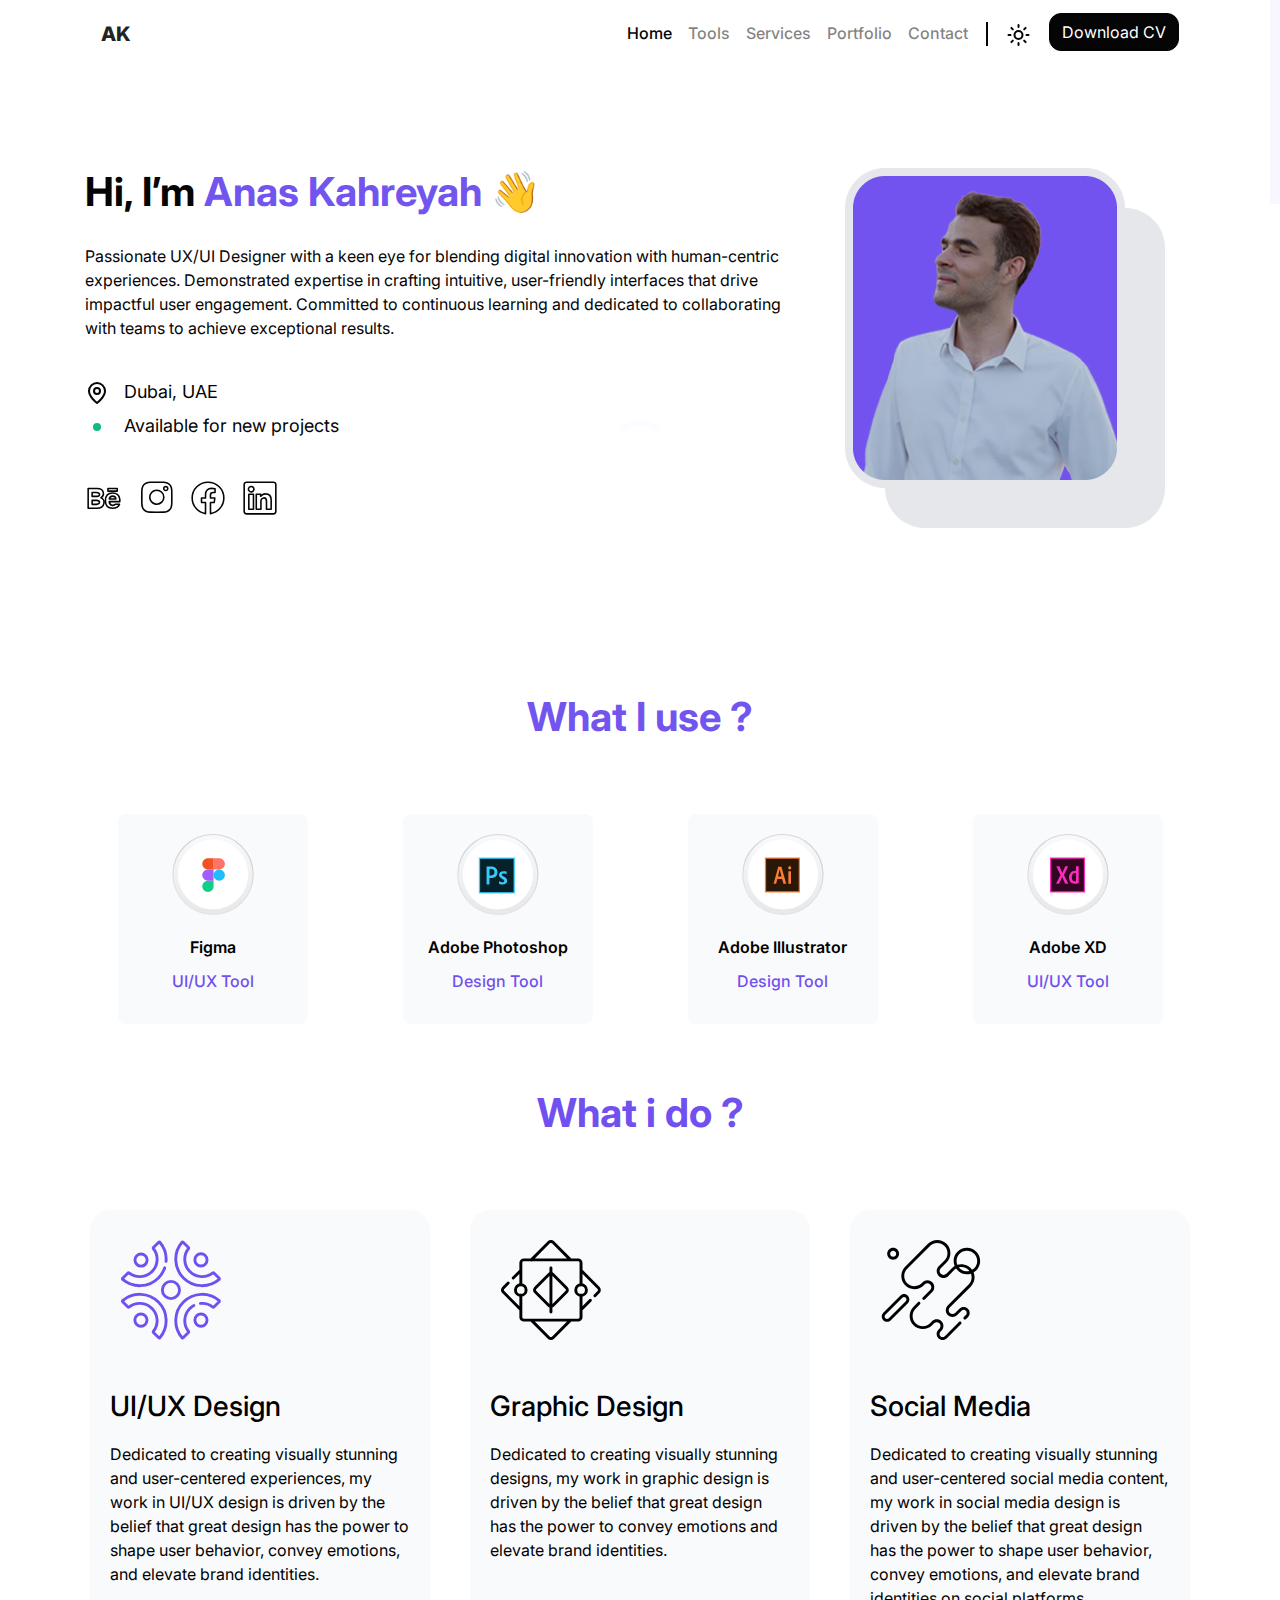
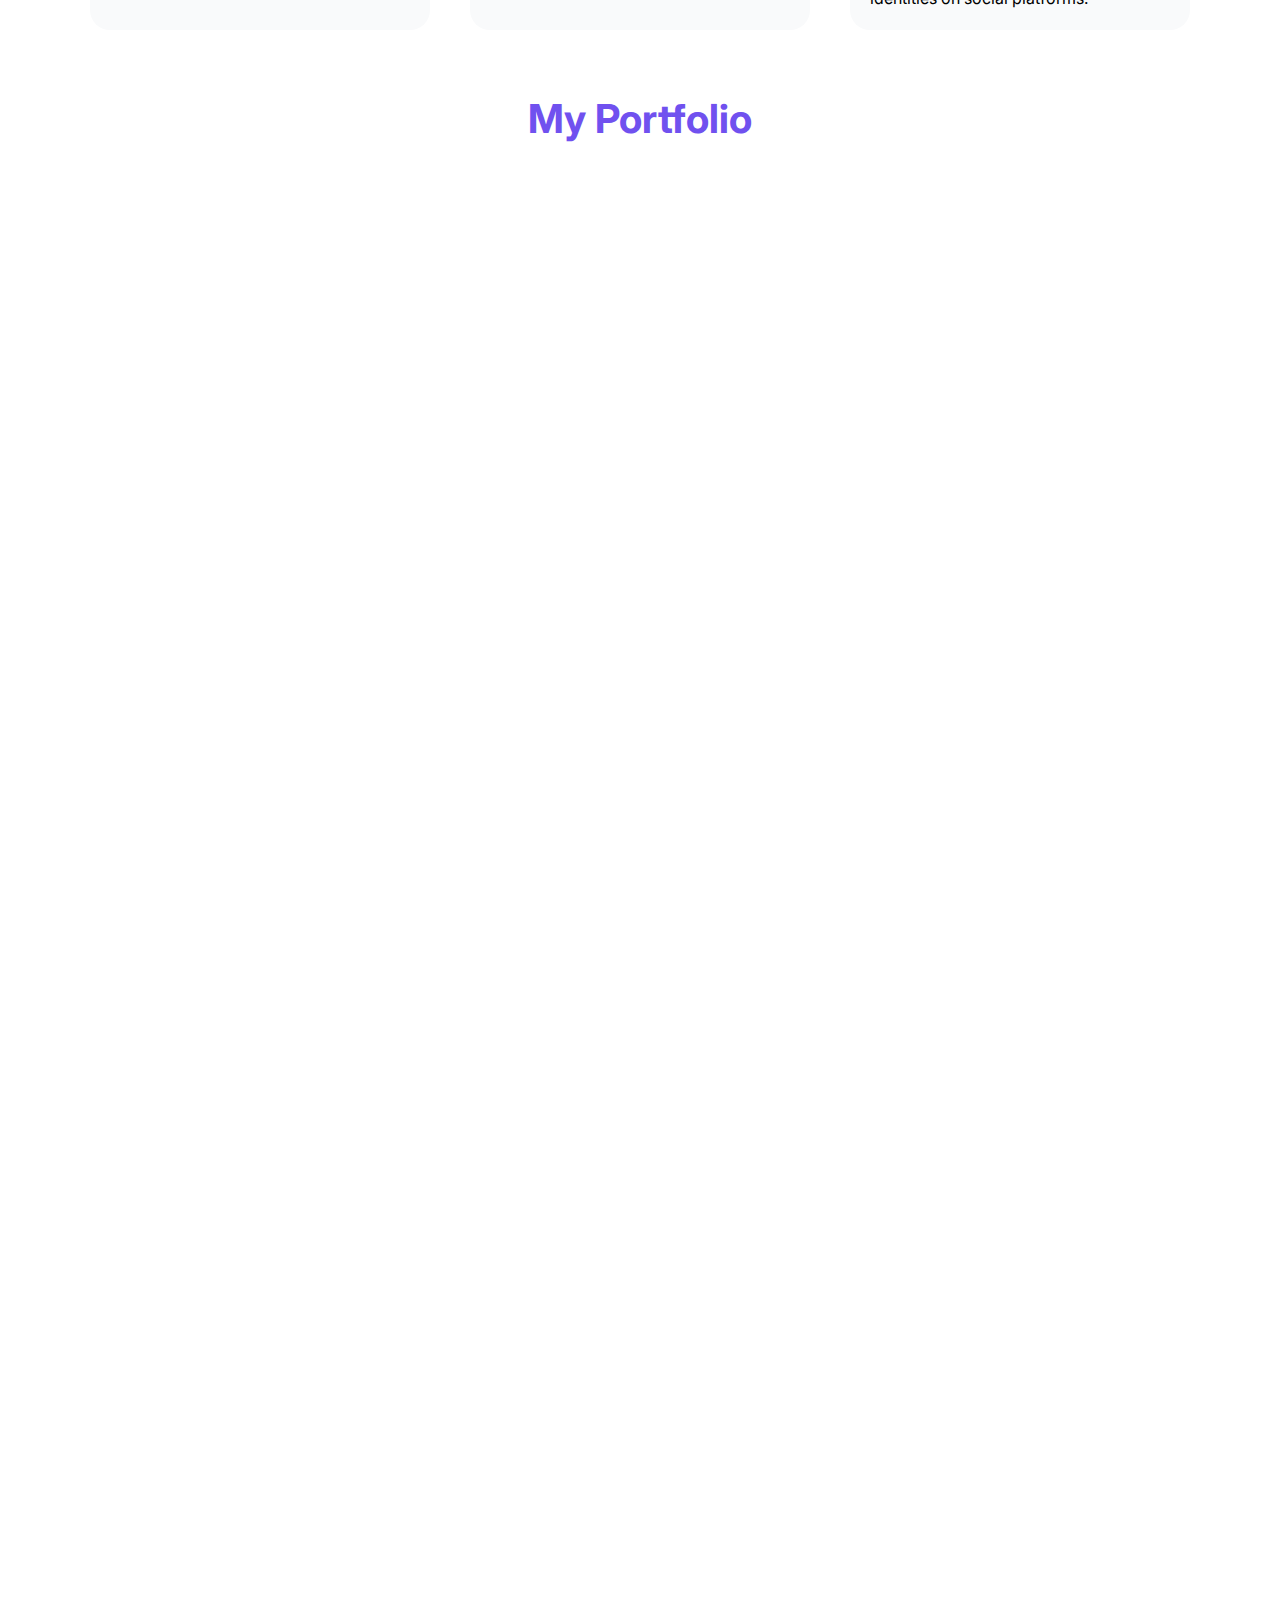
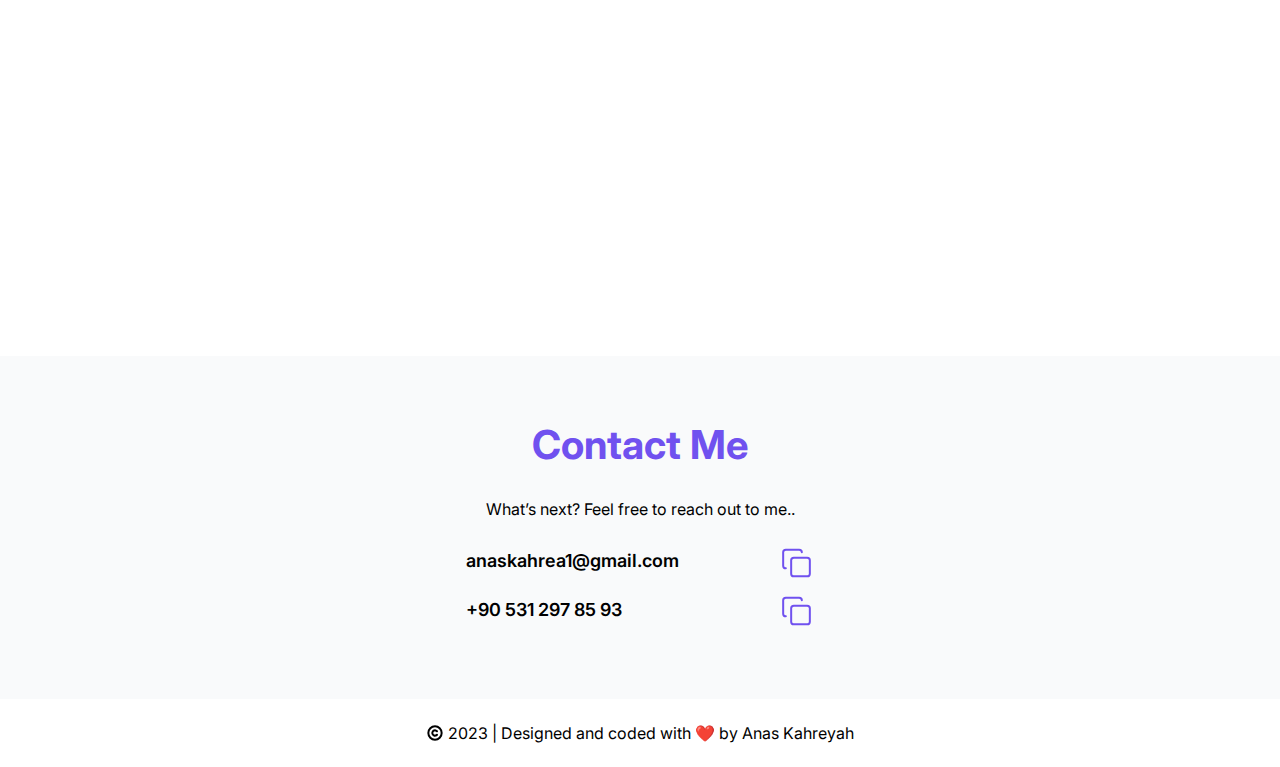
==== index.html @ e7e22f2a "new" ====
<!-- =======
    * Template Name: Anas CV
    * Template URL: www.anaskahreyah.com
    * Author: Anas Kahreyah
    * License: https://www.facebook.com/AnasKahrea/
  ======= -->

<!DOCTYPE html>
<html lang="en">
  <head>
    <meta charset="utf-8" />
    <meta content="width=device-width, initial-scale=1.0" name="viewport" />

    <title>Anas Kahreyah</title>
    <meta content="Anas Kahreyah - Website" name="description" />
    <meta content="Anas Kahreyah" name="keywords" />
    <meta property="’og:title’" content="Anas Kahreyah" />
    <meta property="’og:image’" content="/assets/img/main/AK Media-01.jpg" />
    <meta property="’og:description’" content="Anas Kahreyah - Website" />
    <meta property="’og:url’" content="https://www.akahreyah.com/" />
    <meta property="og:image:width" content="300" />
    <meta property="og:image:height" content="300" />
    <meta property="og:type" content="website" />

    <!-- Favicons -->
    <link rel="icon" href="assets/img/icons/favicon.ico" />
    <link rel="apple-touch-icon" href="assets/img/icons/favicon.ico" />

    <!-- Google Fonts -->
    <link href="
    <link rel="preconnect" href="https://fonts.googleapis.com" />
    <link rel="preconnect" href="https://fonts.gstatic.com" crossorigin />
    <link
      href="https://fonts.googleapis.com/css2?family=Inter:wght@100;200;300;400;500;600;700;800;900&display=swap"
      rel="stylesheet"
    />

    <!-- Vendor CSS Files -->
    <link
      rel="stylesheet"
      href="assets/vendor/font-awesome/css/font-awesome.min.css"
    />
    <link rel="stylesheet" href="assets/vendor/boxicons/css/boxicons.min.css" />
    <link
      rel="stylesheet"
      href="assets/vendor/bootstrap/css/bootstrap.min.css"
    />
    <link rel="stylesheet" href="assets/vendor/icofont/icofont.min.css" />
    <link rel="stylesheet" href="assets/vendor/animate.css/animate.min.css" />
    <link rel="stylesheet" href="assets/vendor/swiper/swiper-bundle.min.css" />
    <link rel="stylesheet" href="assets/vendor/aos/aos.css" />

    <!-- Template Main CSS File -->
    <link rel="stylesheet" href="assets/css/style.css" />
    <!-- Google tag (gtag.js) -->
    <script
      async
      src="https://www.googletagmanager.com/gtag/js?id=G-YCL0CF0JQ9"
    ></script>
    <script>
      window.dataLayer = window.dataLayer || [];
      function gtag() {
        dataLayer.push(arguments);
      }
      gtag("js", new Date());

      gtag("config", "G-YCL0CF0JQ9");
    </script>
  </head>

  <body class="noselect">
    <!-- ======= Header ======= -->
    <section id="header" class="text-center fixed-top">
      <div class="container">
        <nav class="navbar navbar-expand-lg navbar-light">
          <a class="navbar-brand" href="#">AK</a>
          <button
            class="navbar-toggler"
            type="button"
            data-toggle="collapse"
            data-target="#navbarNav"
            aria-controls="navbarNav"
            aria-expanded="false"
            aria-label="Toggle navigation"
          >
            <span class="navbar-toggler-icon"></span>
          </button>
          <div class="collapse navbar-collapse flex-row-reverse" id="navbarNav">
            <ul class="navbar-nav">
              <li class="nav-item active">
                <a class="nav-link" href="#header"
                  >Home <span class="sr-only">(current)</span></a
                >
              </li>
              <li class="nav-item">
                <a class="nav-link" href="#tools">Tools</a>
              </li>
              <li class="nav-item">
                <a class="nav-link" href="#services">Services</a>
              </li>
              <li class="nav-item">
                <a class="nav-link" href="#portfolio">Portfolio</a>
              </li>
              <li class="nav-item">
                <a class="nav-link" href="#contact">Contact</a>
              </li>
              <div class="vr"></div>
              <li class="nav-item">
                <a class="nav-link" href="Dark.html"
                  ><img src="assets/img/icons/Icon.svg" alt="My Happy SVG"
                /></a>
              </li>
              <li class="nav-item">
                <a
                  calss="link"
                  href="https://drive.google.com/uc?export=download&id=1_vsUQ_SnCfXTPIEdYOWj5IFmvEwUEoyc"
                  download="CV"
                >
                  <button class="btn btn-primary" type="download">
                    Download CV
                  </button>
                </a>
              </li>
            </ul>
          </div>
        </nav>
      </div>
    </section>
    <!-- End Header -->

    <!-- ======= Hero ======= -->
    <div id="hero" class="">
      <div class="container">
        <div class="row">
          <div class="col-md-8">
            <h1>Hi, I’m <span>Anas Kahreyah</span> 👋</h1>
            <p>
              Passionate UX/UI Designer with a keen eye for blending digital innovation with human-centric experiences. Demonstrated expertise in crafting intuitive, user-friendly interfaces that drive impactful user engagement. Committed to continuous learning and dedicated to collaborating with teams to achieve exceptional results.
            </p>
            <a class="d-block" href="#"
              ><img src="assets/img/icons/location.svg" /> Dubai, UAE</a
            >
            <a href="#"
              ><img src="assets/img/icons/availa.svg" /> Available for new
              projects</a
            >
            <div class="d-block icons">
              <a target="”_blank”" href="https://www.behance.net/ak1tive"
                ><img src="assets/img/icons/Icon Button1.svg"
              /></a>
              <a target="”_blank”" href="https://www.instagram.com/aktive167/"
                ><img src="assets/img/icons/Icon Button4.svg"
              /></a>
              <a target="”_blank”" href="https://www.facebook.com/AnasKahreyah/"
                ><img src="assets/img/icons/Icon Button2.svg"
              /></a>
              <a
                target="”_blank”"
                href="https://www.linkedin.com/in/anas-kahreyah/"
                ><img src="assets/img/icons/Icon Button3.svg"
              /></a>
            </div>
          </div>
          <div class="col-md-4">
            <img src="assets/img/icons/Pic Container.png" />
          </div>
        </div>
      </div>
    </div>

    <!-- ======= Tools ======= -->

    <div id="tools" class="container text-center">
      <h2>What I use ?</h2>
      <div class="row">
        <div class="align1 col-xs-12 col-md-6 col-lg-3">
          <div class="box">
            <div class="box-circle">
              <img src="assets/img/icons/FIGMA.svg" alt="1" />
            </div>
            <p>Figma</p>
            <span>UI/UX Tool</span>
          </div>
        </div>
        <div class="align1 col-xs-12 col-md-6 col-lg-3">
          <div class="box">
            <div class="box-circle">
              <img src="assets/img/icons/Group 1321314421.svg" alt="1" />
            </div>
            <p>Adobe Photoshop</p>
            <span>Design Tool</span>
          </div>
        </div>

        <div class="align1 col-xs-12 col-md-6 col-lg-3">
          <div class="box">
            <div class="box-circle">
              <img src="assets/img/icons/AI App.svg" alt="1" />
            </div>
            <p>Adobe Illustrator</p>
            <span>Design Tool</span>
          </div>
        </div>

        <div class="align1 col-xs-12 col-md-6 col-lg-3">
          <div class="box">
            <div class="box-circle">
              <img src="assets/img/icons/XD.svg" alt="1" />
            </div>
            <p>Adobe XD</p>
            <span>UI/UX Tool</span>
          </div>
        </div>
      </div>
    </div>

    <!-- ======= SERVICES ======= -->

    <div id="services" class="container">
      <h2 class="text-center">What i do ?</h2>
      <div class="row">
        <div class="align1 col-xs-12 col-md-6 col-lg-4">
          <div class="servie active">
            <img src="assets/img/icons/s1.svg" />
            <div class="text">
              <h3>UI/UX Design</h3>
              <p>
                Dedicated to creating visually stunning and user-centered
                experiences, my work in UI/UX design is driven by the belief
                that great design has the power to shape user behavior, convey
                emotions, and elevate brand identities.
              </p>
            </div>
          </div>
        </div>
        <div class="align1 col-xs-12 col-md-6 col-lg-4">
          <div class="servie">
            <img src="assets/img/icons/s2.svg" />
            <div class="text">
              <h3>Graphic Design</h3>
              <p>
                Dedicated to creating visually stunning designs, my work in
                graphic design is driven by the belief that great design has the
                power to convey emotions and elevate brand identities.
              </p>
            </div>
          </div>
        </div>
        <div class="align1 col-xs-12 col-md-6 col-lg-4">
          <div class="servie">
            <img src="assets/img/icons/s3.svg" />
            <div class="text">
              <h3>Social Media</h3>
              <p>
                Dedicated to creating visually stunning and user-centered social
                media content, my work in social media design is driven by the
                belief that great design has the power to shape user behavior,
                convey emotions, and elevate brand identities on social
                platforms.
              </p>
            </div>
          </div>
        </div>
      </div>
    </div>

    <!-- ======= portfolio ======= -->
    <div id="portfolio" class="container text-center">
      <h2 class="mb-5">My Portfolio</h2>
      <div class="row">
        <div class="align1 col-xs-12 col-md-6 col-lg-4 mb-4">
          <iframe src="https://www.behance.net/embed/project/197440045?ilo0=1" height="316" width="404" allowfullscreen lazyload frameborder="0" allow="clipboard-write" refererPolicy="strict-origin-when-cross-origin"></iframe>
        </div>
        <div class="align1 col-xs-12 col-md-6 col-lg-4 mb-4">
          <iframe src="https://www.behance.net/embed/project/191771047?ilo0=1" height="316" width="404" allowfullscreen lazyload frameborder="0" allow="clipboard-write" refererPolicy="strict-origin-when-cross-origin"></iframe>
        </div>
        <div class="align1 col-xs-12 col-md-6 col-lg-4 mb-4">
          <iframe src="https://www.behance.net/embed/project/191771047?ilo0=1" height="316" width="404" allowfullscreen lazyload frameborder="0" allow="clipboard-write" refererPolicy="strict-origin-when-cross-origin"></iframe>
        </div>
        <div class="align1 col-xs-12 col-md-6 col-lg-4 mb-4">
        <iframe src="https://www.behance.net/embed/project/187565341?ilo0=1" height="316" width="404" allowfullscreen lazyload frameborder="0" allow="clipboard-write" refererPolicy="strict-origin-when-cross-origin"></iframe>
      </div>
      <div class="align1 col-xs-12 col-md-6 col-lg-4 mb-4">
        <iframe src="https://www.behance.net/embed/project/187054899?ilo0=1" height="316" width="404" allowfullscreen lazyload frameborder="0" allow="clipboard-write" refererPolicy="strict-origin-when-cross-origin"></iframe>
      </div>
      <div class="align1 col-xs-12 col-md-6 col-lg-4 mb-4">
        <iframe src="https://www.behance.net/embed/project/186479821?ilo0=1" height="316" width="404" allowfullscreen lazyload frameborder="0" allow="clipboard-write" refererPolicy="strict-origin-when-cross-origin"></iframe>
      </div>
      <div class="align1 col-xs-12 col-md-6 col-lg-4 mb-4">
        <iframe
          src="https://www.behance.net/embed/project/185354949?ilo0=1"
          height="316"
          width="404"
          allowfullscreen
          lazyload
          frameborder="0"
          allow="clipboard-write"
          refererPolicy="strict-origin-when-cross-origin"
        ></iframe>
      </div>
      <div class="align1 col-xs-12 col-md-6 col-lg-4 mb-4">
        <iframe src="https://www.behance.net/embed/project/185558301?ilo0=1" height="316" width="404" allowfullscreen lazyload frameborder="0" allow="clipboard-write" refererPolicy="strict-origin-when-cross-origin"></iframe>
      </div>
      <div class="align1 col-xs-12 col-md-6 col-lg-4 mb-4">
        <iframe
          src="https://www.behance.net/embed/project/183286549?ilo0=1"
          height="316"
          width="404"
          allowfullscreen
          lazyload
          frameborder="0"
          allow="clipboard-write"
          refererPolicy="strict-origin-when-cross-origin"
        ></iframe>
      </div>
        <div class="align1 col-xs-12 col-md-6 col-lg-4 mb-4">
          <iframe
            src="https://www.behance.net/embed/project/182720335?ilo0=1"
            height="316"
            width="404"
            allowfullscreen
            lazyload
            frameborder="0"
            allow="clipboard-write"
            refererPolicy="strict-origin-when-cross-origin"
          ></iframe>
        </div>
        <div class="align1 col-xs-12 col-md-6 col-lg-4 mb-4">
          <iframe
            src="https://www.behance.net/embed/project/182637827?ilo0=1"
            height="316"
            width="404"
            allowfullscreen
            lazyload
            frameborder="0"
            allow="clipboard-write"
            refererPolicy="strict-origin-when-cross-origin"
          ></iframe>
        </div>
        <div class="align1 col-xs-12 col-md-6 col-lg-4 mb-4">
          <iframe
            src="https://www.behance.net/embed/project/179893185?ilo0=1"
            height="316"
            width="404"
            allowfullscreen
            lazyload
            frameborder="0"
            allow="clipboard-write"
            refererPolicy="strict-origin-when-cross-origin"
          ></iframe>
        </div>
        <div class="align1 col-xs-12 col-md-6 col-lg-4 mb-4">
          <iframe
            src="https://www.behance.net/embed/project/179890719?ilo0=1"
            height="316"
            width="404"
            allowfullscreen
            lazyload
            frameborder="0"
            allow="clipboard-write"
            refererPolicy="strict-origin-when-cross-origin"
          ></iframe>
        </div>
        <div class="align1 col-xs-12 col-md-6 col-lg-4 mb-4">
          <iframe
            src="https://www.behance.net/embed/project/179897107?ilo0=1"
            height="316"
            width="404"
            allowfullscreen
            lazyload
            frameborder="0"
            allow="clipboard-write"
            refererPolicy="strict-origin-when-cross-origin"
          ></iframe>
        </div>
        <div class="align1 col-xs-12 col-md-6 col-lg-4 mb-4">
          <iframe
            src="https://www.behance.net/embed/project/181025385?ilo0=1"
            height="316"
            width="404"
            allowfullscreen
            lazyload
            frameborder="0"
            allow="clipboard-write"
            refererPolicy="strict-origin-when-cross-origin"
          ></iframe>
        </div>

        <!--
        <div class="align1 col-xs-12 col-md-6 col-lg-4">
          <div class="port">
            <img class="image" src="assets/img/icons/p6.png" />
            <div class="text">
              <h3>Project Tile goes here</h3>
              <p>
                This is sample project description random things are here in
                description This is sample project lorem ipsum generator for
                dummy content
              </p>
              <span><b>Tools: </b>Adobe Figma, Illustrator</span>
              <div class="links">
                <div class="row">
                  <div class="align1 col-12">
                    <img src="assets/img/icons/Linl.svg" /> Live Preview
                  </div>
                </div>
              </div>
            </div>
          </div>
        </div>
-->
      </div>
    </div>

    <!-- ======= Contact ======= -->
    <div id="contact" class="text-center">
      <div class="container">
        <h2>Contact Me</h2>
        <p>What’s next? Feel free to reach out to me..</p>
        <div class="d-block copy-text copy-text2">
          <div class="diveder">
            <input type="text" class="text" value="anaskahrea1@gmail.com" />
            <button class="class1">
              <img src="assets/img/icons/eimg.svg" />
            </button>
          </div>
          <div class="diveder">
            <input type="text" class="text2" value="+90 531 297 85 93" />
            <button class="class2">
              <img src="assets/img/icons/eimg.svg" />
            </button>
          </div>
        </div>
        <!-- Calendly badge widget begin -->
<link href="https://assets.calendly.com/assets/external/widget.css" rel="stylesheet">
<script src="https://assets.calendly.com/assets/external/widget.js" type="text/javascript" async></script>
<style type="text/css"> 
  .calendly-badge-widget { 
  right: auto !important; 
  left: 20px !important; 
  } 
  .calendly-badge-widget .calendly-badge-content span {
    display: none;
  }
  </style> 
<script type="text/javascript">window.onload = function() { Calendly.initBadgeWidget({ url: 'https://calendly.com/akahreyah/30min?primary_color=7051ef', text: 'Schedule A Meeting :)', color: '#7051ef', textColor: '#ffffff', branding: true }); }</script>
<!-- Calendly badge widget end -->
      </div>
    </div>

    <!-- ======= Footer ======= -->
    <footer class="text-center container">
      <img src="assets/img/icons/cr.svg" />
      <span>2023 | Designed and coded with ❤️️ by Anas Kahreyah</span>
    </footer>

    <a href="#" class="back-to-top"><i class="icofont-simple-up"></i></a>
    <div id="preloader"></div>

    <!-- Social Media Connect Bar 
  <div class="social-media text-center fixed-top">
    <a href="#"><i class="fa fa-twitter-square"></i></a>
    <a href="#"><i class="fa fa-facebook-official"></i></a>
    <a href="#"><i class="fa fa-youtube-play"></i></a>
    <a href="#"><i class="fa fa-instagram"></i></a>
  </div>
-->

    <!-- Vendor JS Files -->
    <script src="assets/vendor/jquery/jquery.min.js"></script>
    <script src="assets/vendor/bootstrap/js/bootstrap.bundle.min.js"></script>
    <script src="assets/vendor/jquery.easing/jquery.easing.min.js"></script>
    <script src="assets/vendor/isotope-layout/isotope.pkgd.min.js"></script>
    <script src="assets/vendor/wow/wow.min.js"></script>
    <script src="assets/vendor/aos/aos.js"></script>
    <script src="assets/vendor/owl.carousel/owl.carousel.min.js"></script>
    <script src="assets/vendor/swiper/swiper-bundle.min.js"></script>
    <script src="assets/vendor/jquery.nicescroll.min.js"></script>
    <!-- Template Main JS File -->
    <script src="assets/js/main.js"></script>
  </body>
</html>
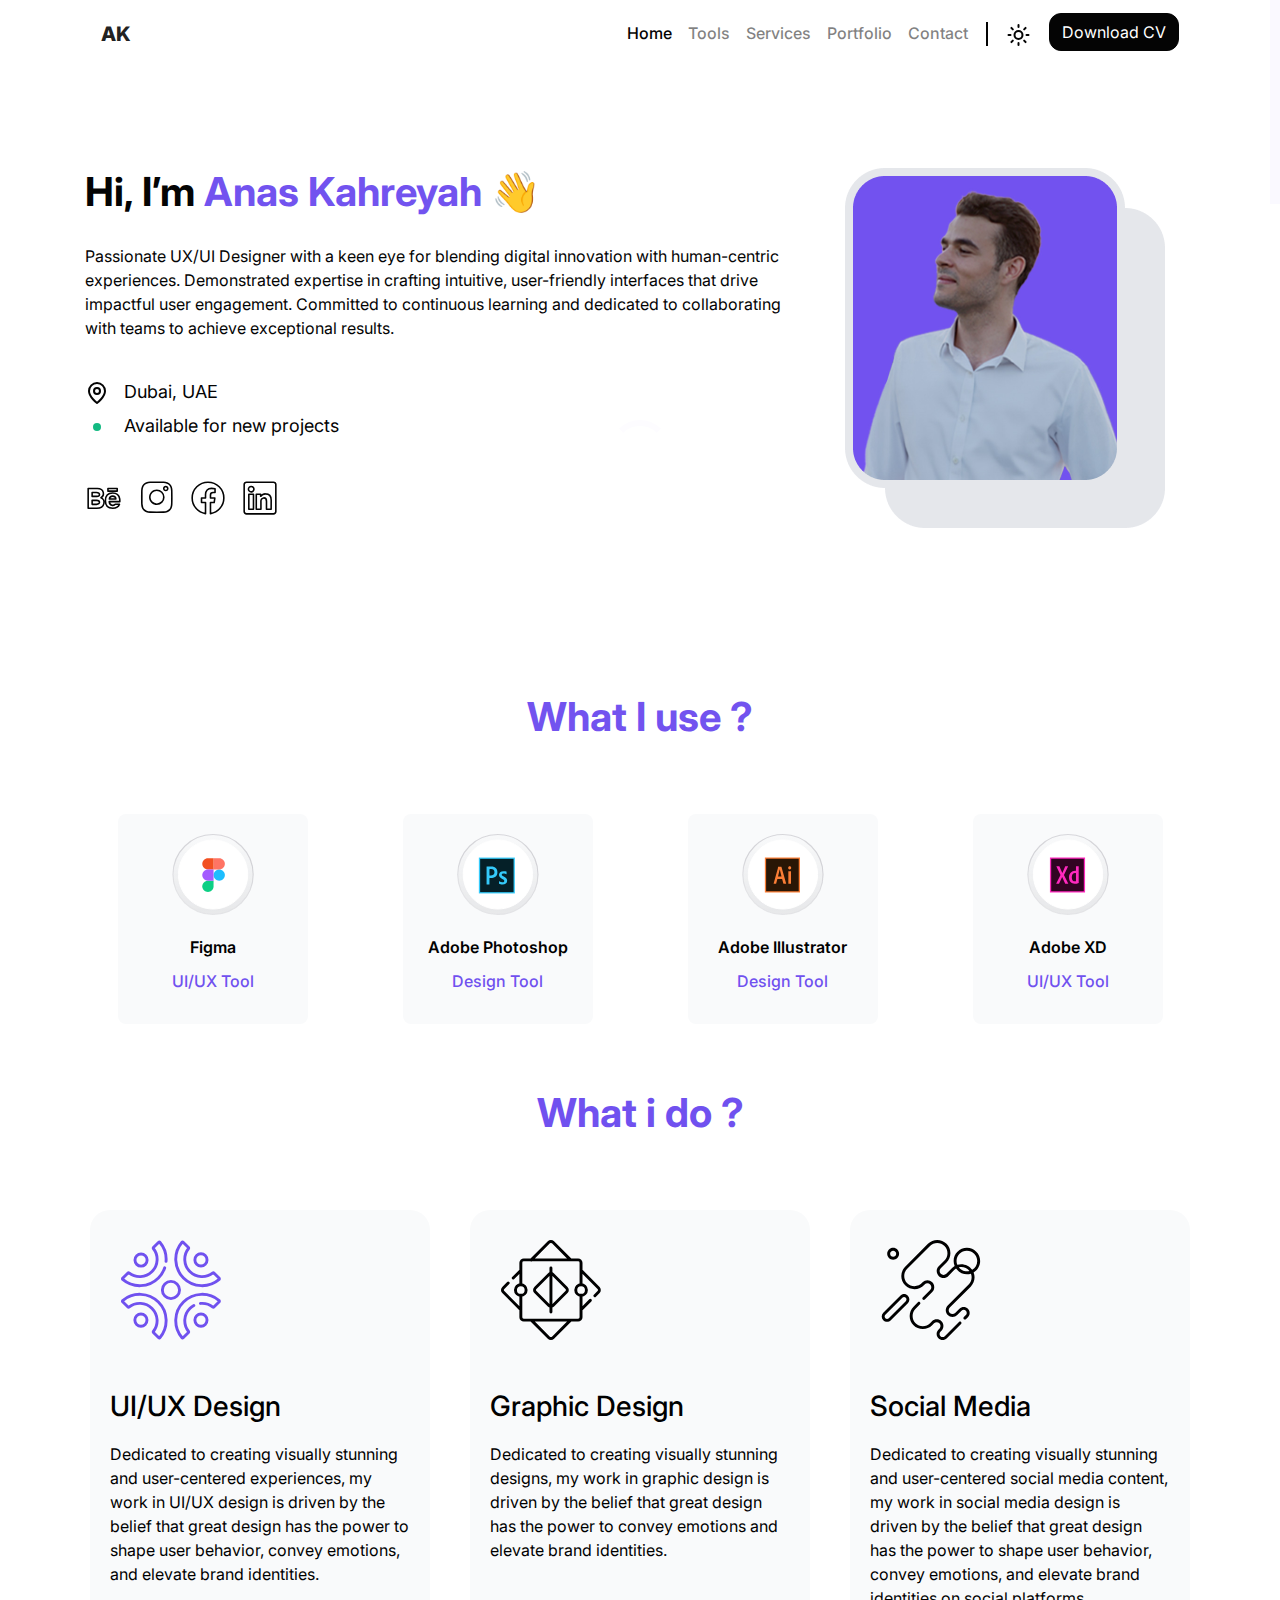
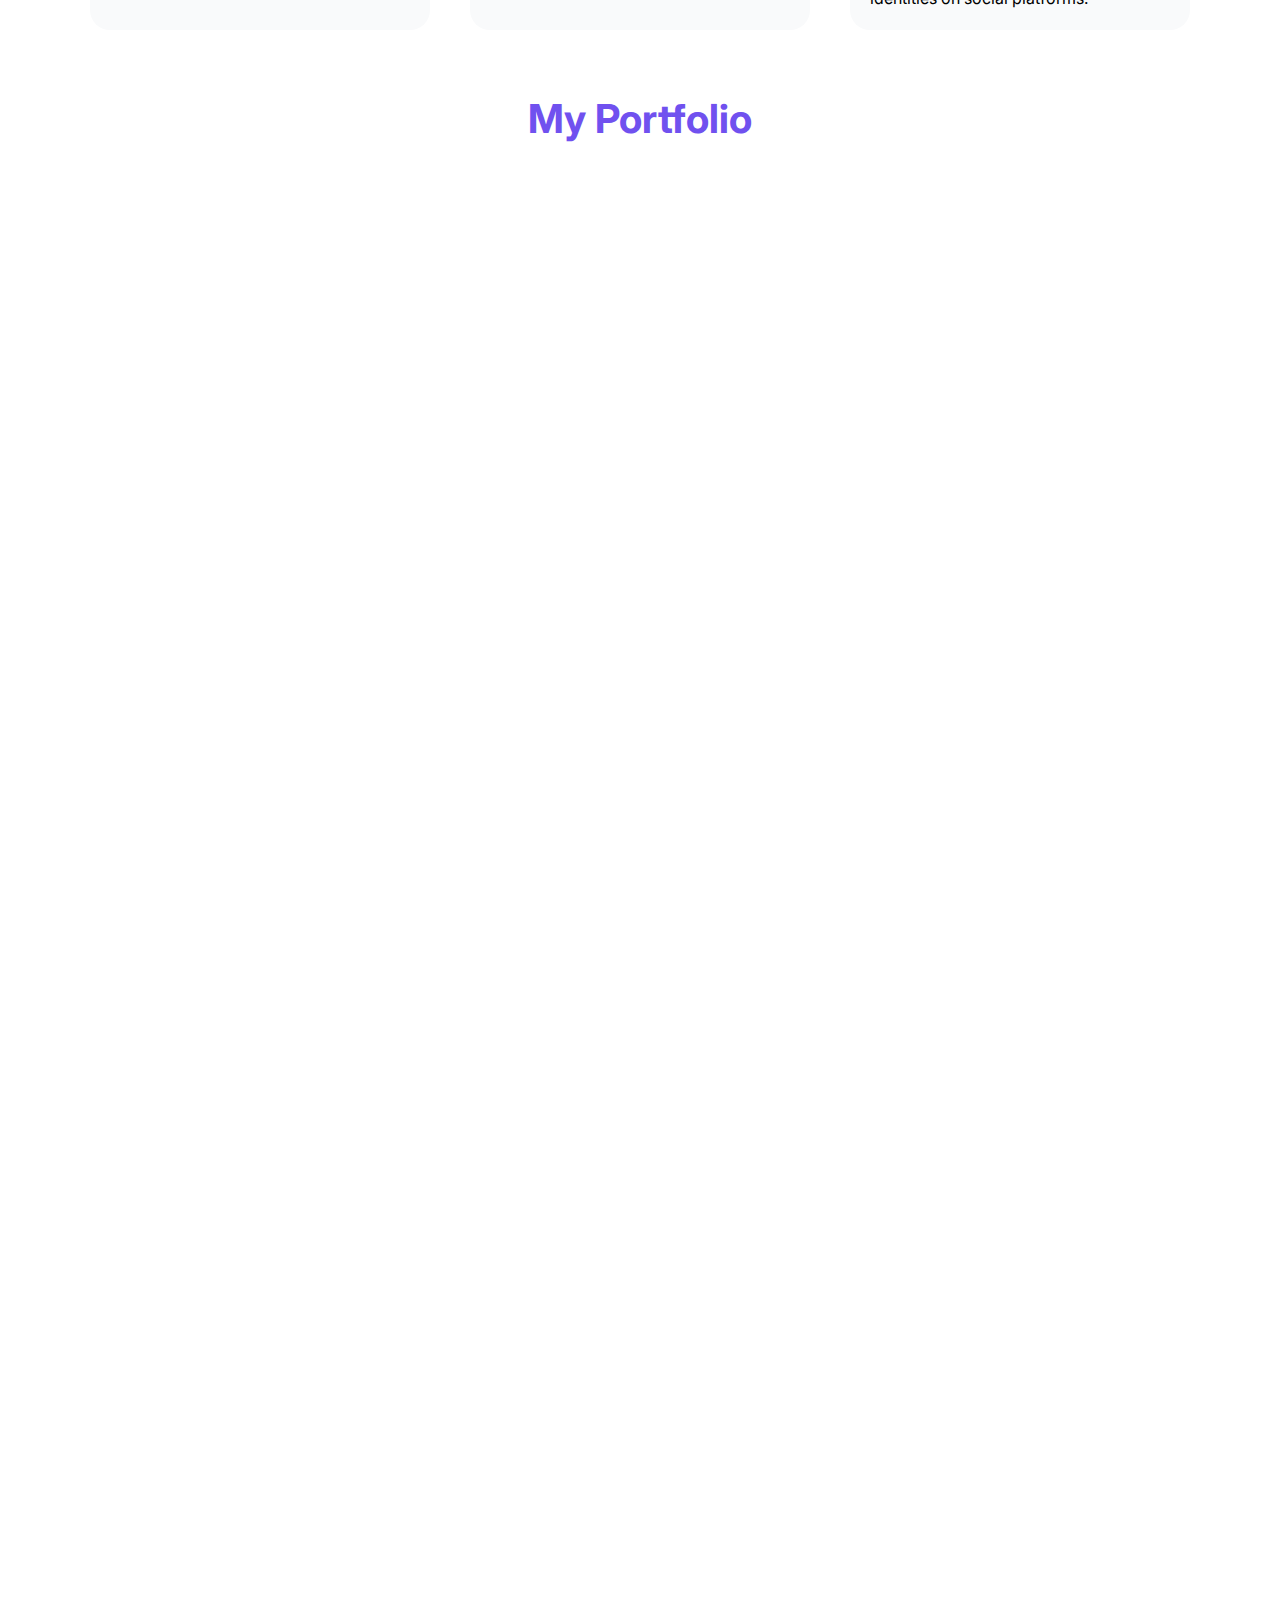
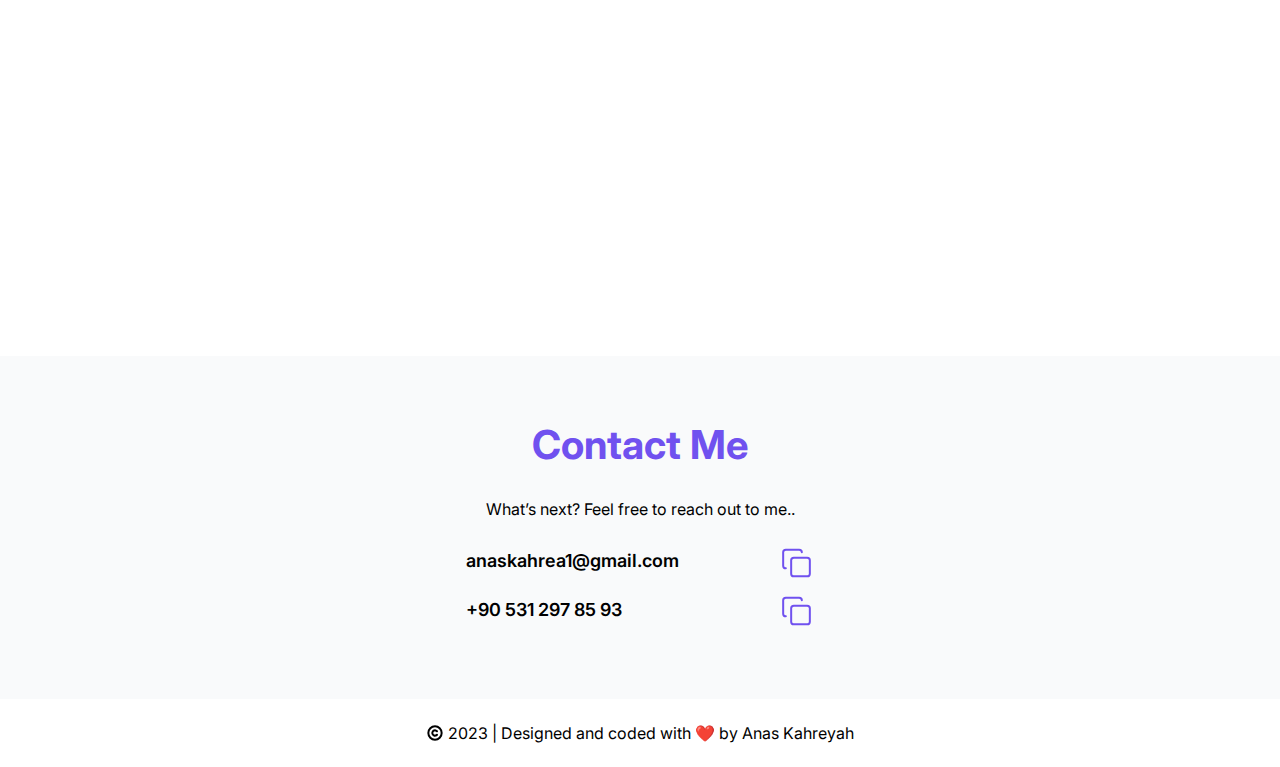
==== commit bab1c363: "new 2" ====
--- a/index.html
+++ b/index.html
@@ -272,7 +272,7 @@
           <iframe src="https://www.behance.net/embed/project/197440045?ilo0=1" height="316" width="404" allowfullscreen lazyload frameborder="0" allow="clipboard-write" refererPolicy="strict-origin-when-cross-origin"></iframe>
         </div>
         <div class="align1 col-xs-12 col-md-6 col-lg-4 mb-4">
-          <iframe src="https://www.behance.net/embed/project/191771047?ilo0=1" height="316" width="404" allowfullscreen lazyload frameborder="0" allow="clipboard-write" refererPolicy="strict-origin-when-cross-origin"></iframe>
+          <iframe src="https://www.behance.net/embed/project/188233949?ilo0=1" height="316" width="404" allowfullscreen lazyload frameborder="0" allow="clipboard-write" refererPolicy="strict-origin-when-cross-origin"></iframe>
         </div>
         <div class="align1 col-xs-12 col-md-6 col-lg-4 mb-4">
           <iframe src="https://www.behance.net/embed/project/191771047?ilo0=1" height="316" width="404" allowfullscreen lazyload frameborder="0" allow="clipboard-write" refererPolicy="strict-origin-when-cross-origin"></iframe>
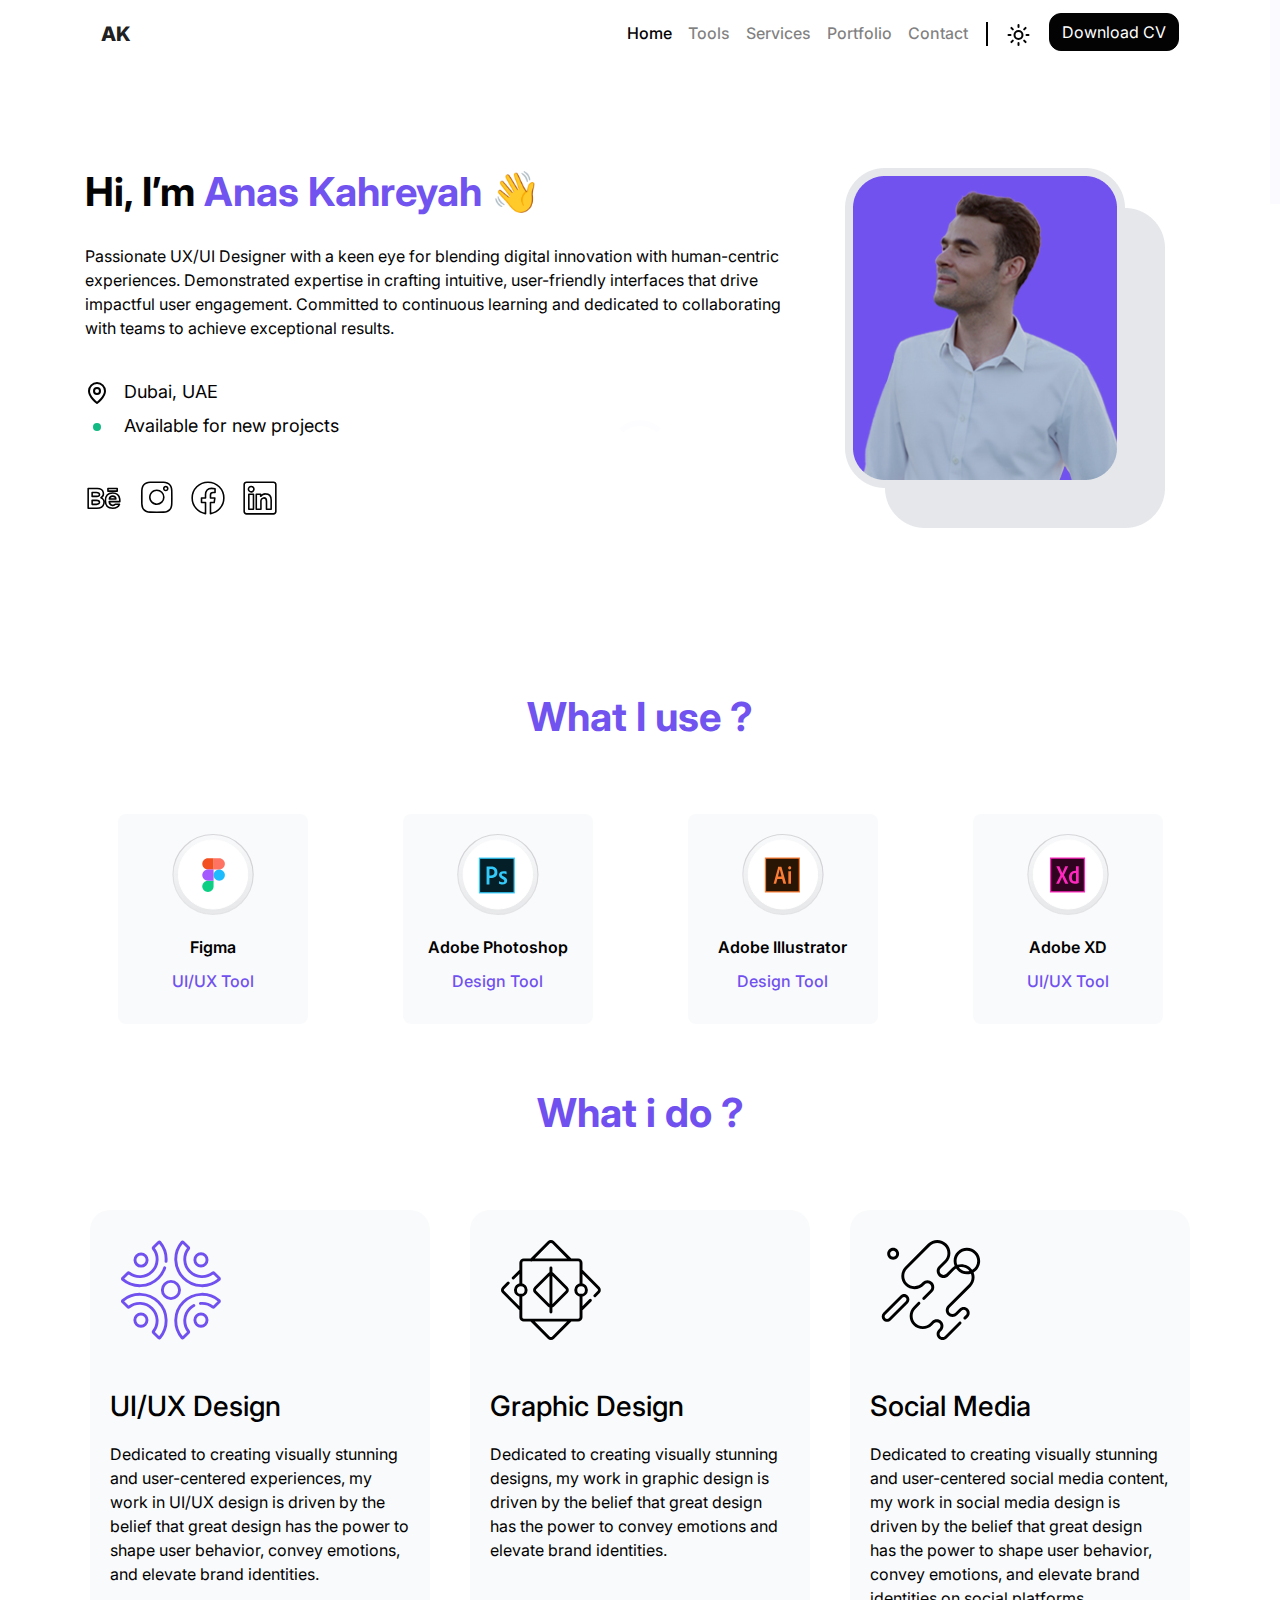
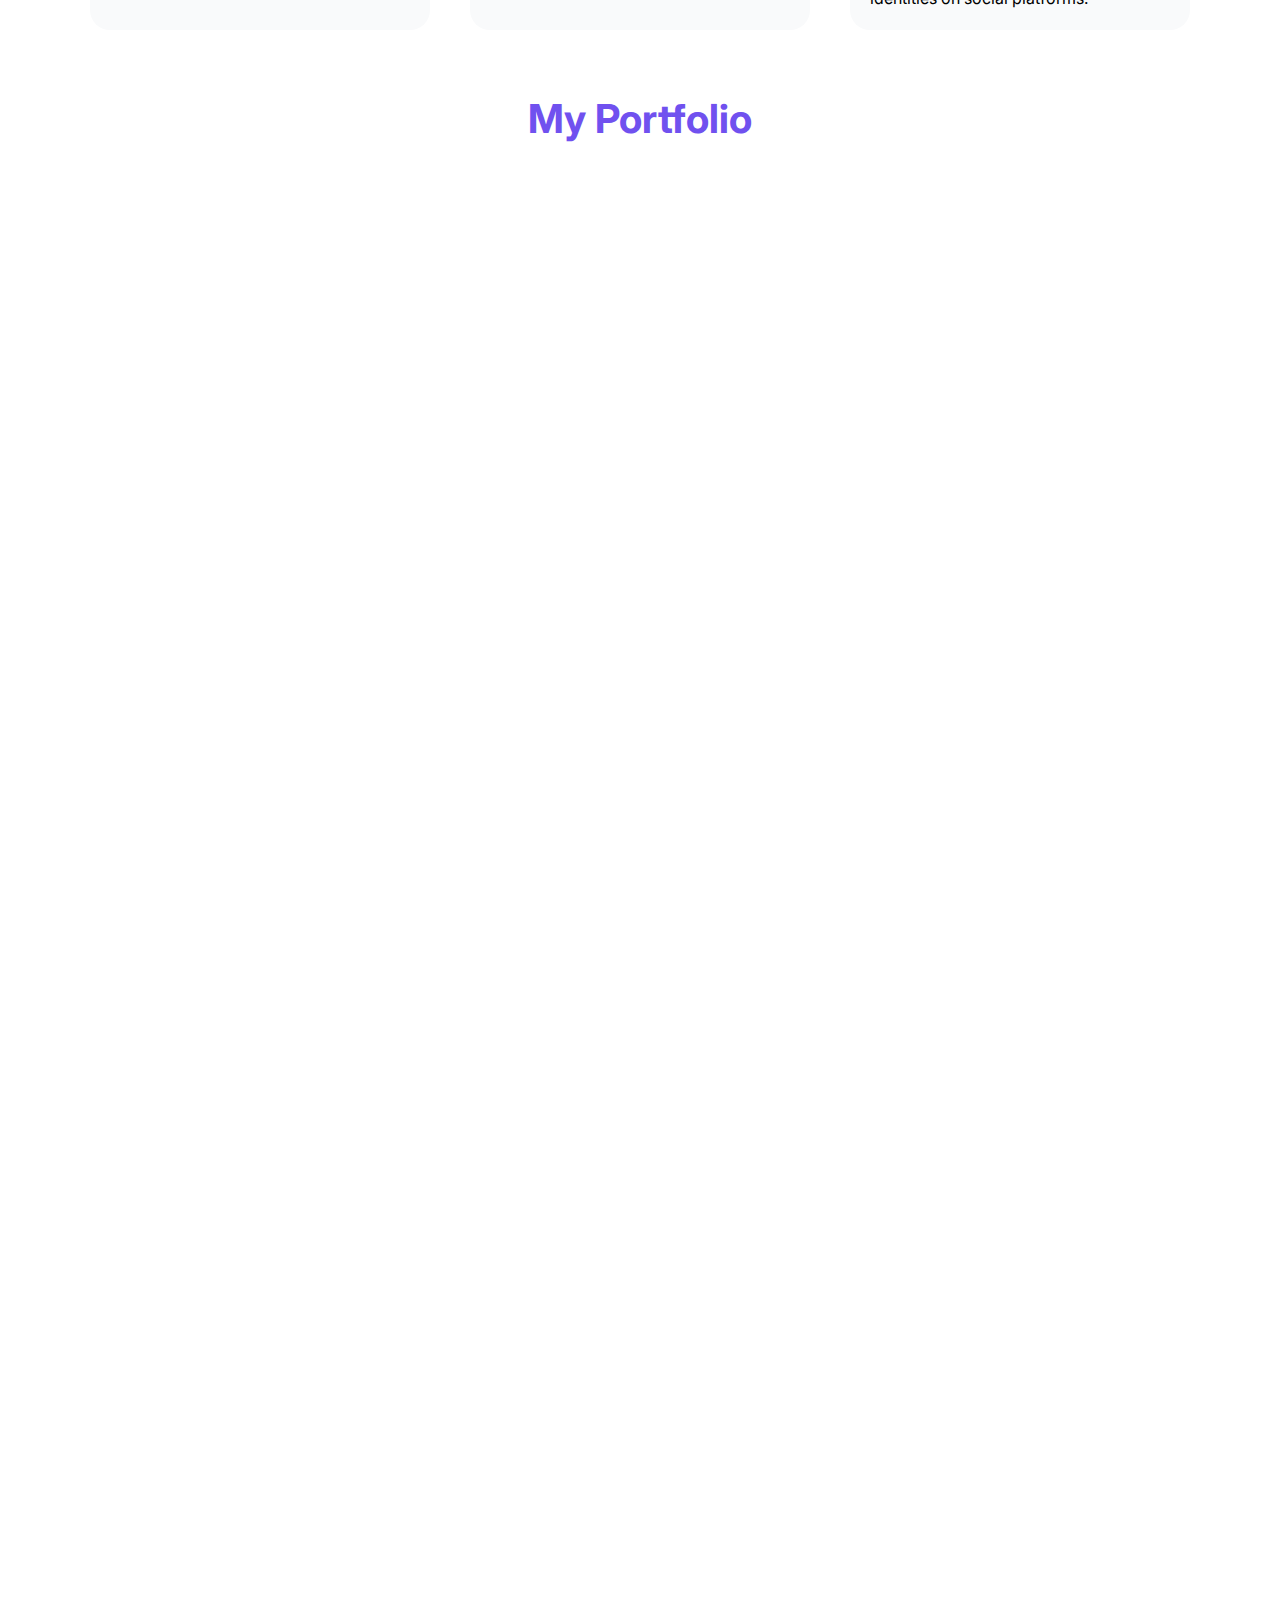
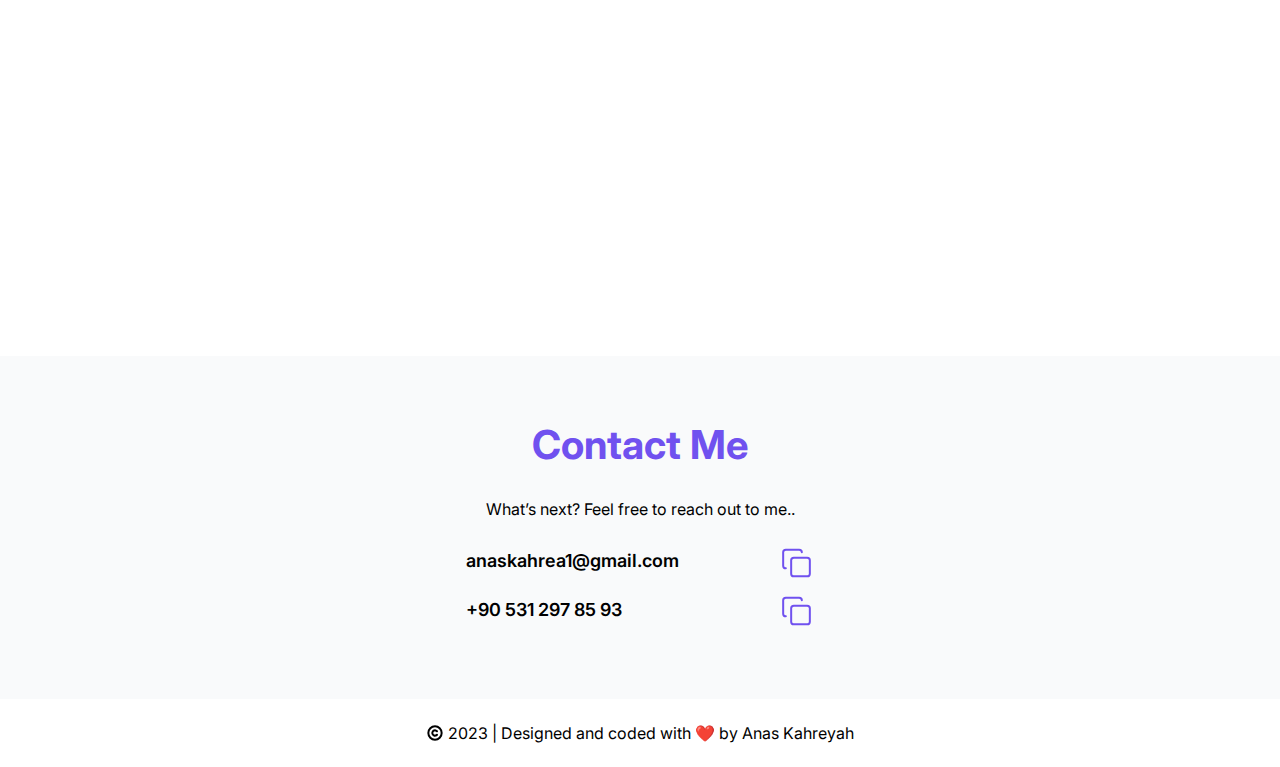
==== commit 7ed922d3: "Link" ====
--- a/index.html
+++ b/index.html
@@ -113,7 +113,7 @@
               <li class="nav-item">
                 <a
                   calss="link"
-                  href="https://drive.google.com/uc?export=download&id=1_vsUQ_SnCfXTPIEdYOWj5IFmvEwUEoyc"
+                  href="https://drive.google.com/uc?export=download&id=1FnrOu2wSTLlHL8qpovUoHNXNKBWO7Hdk"
                   download="CV"
                 >
                   <button class="btn btn-primary" type="download">
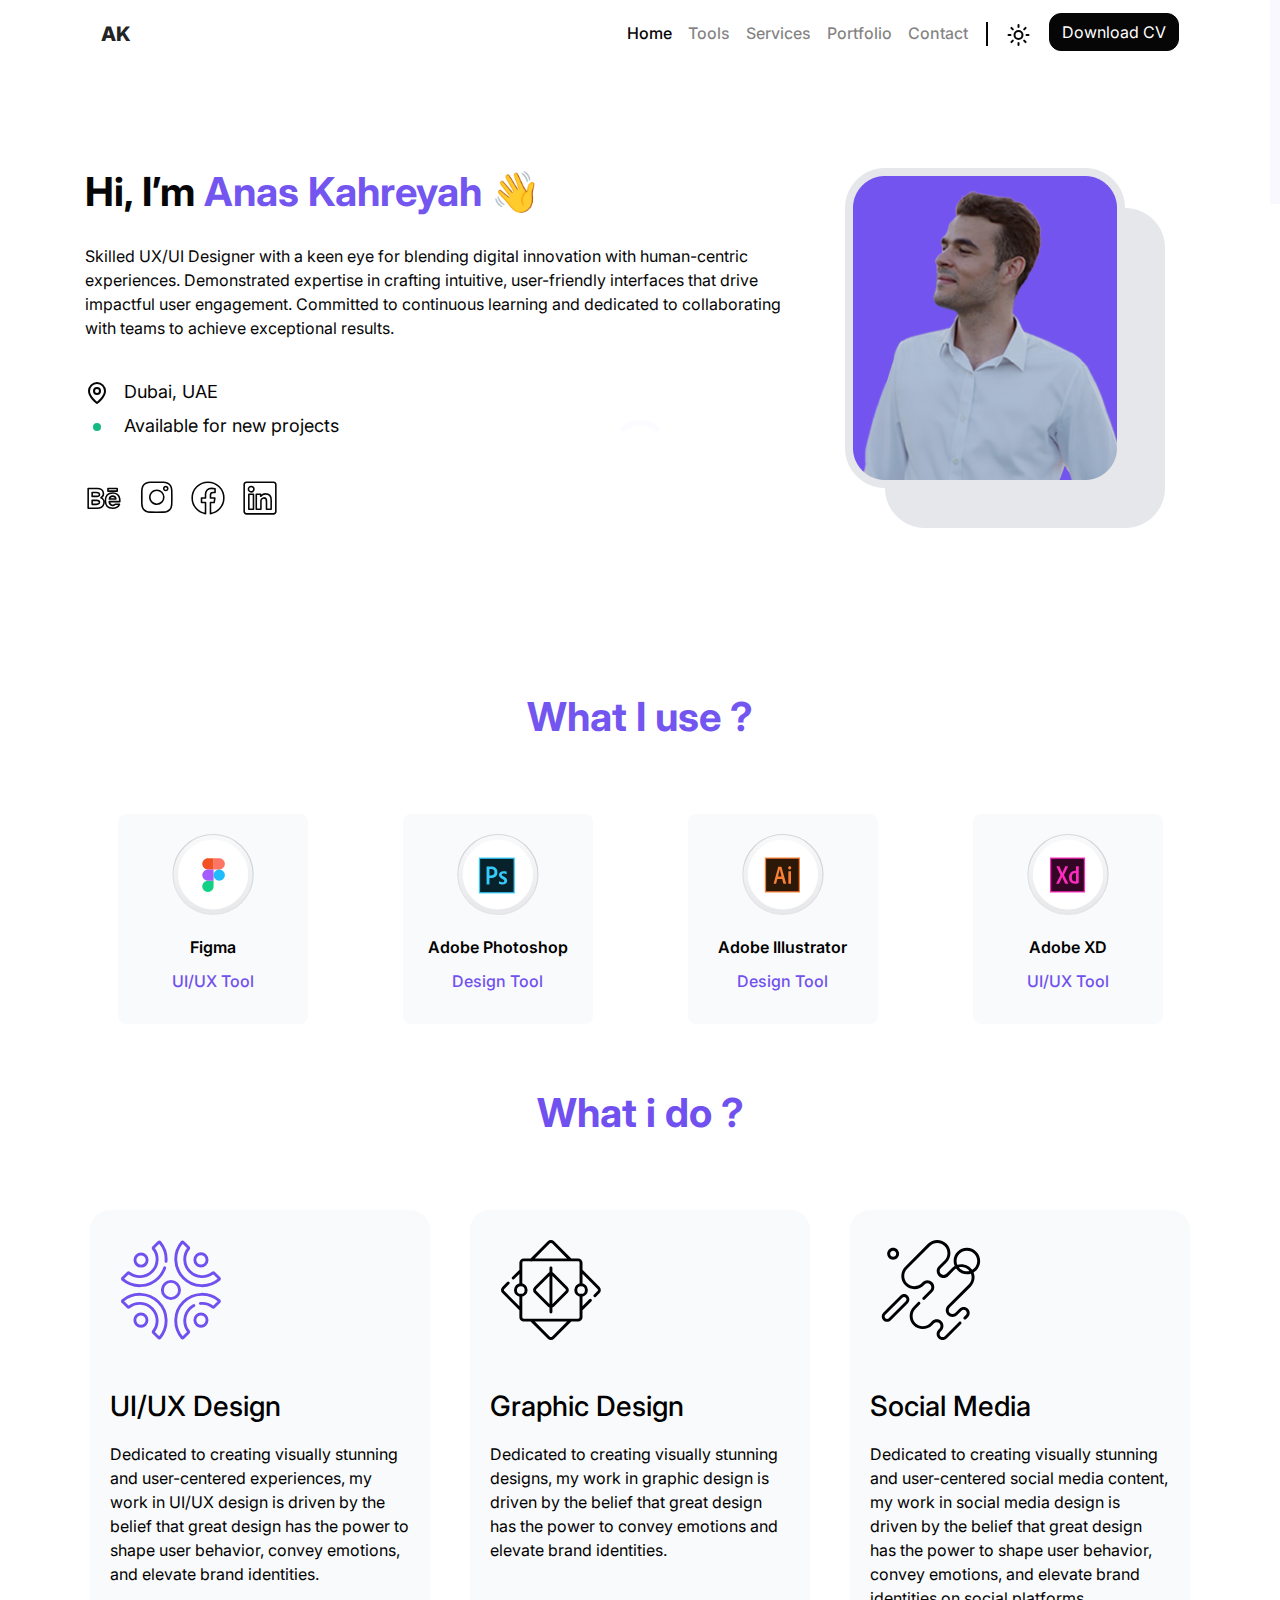
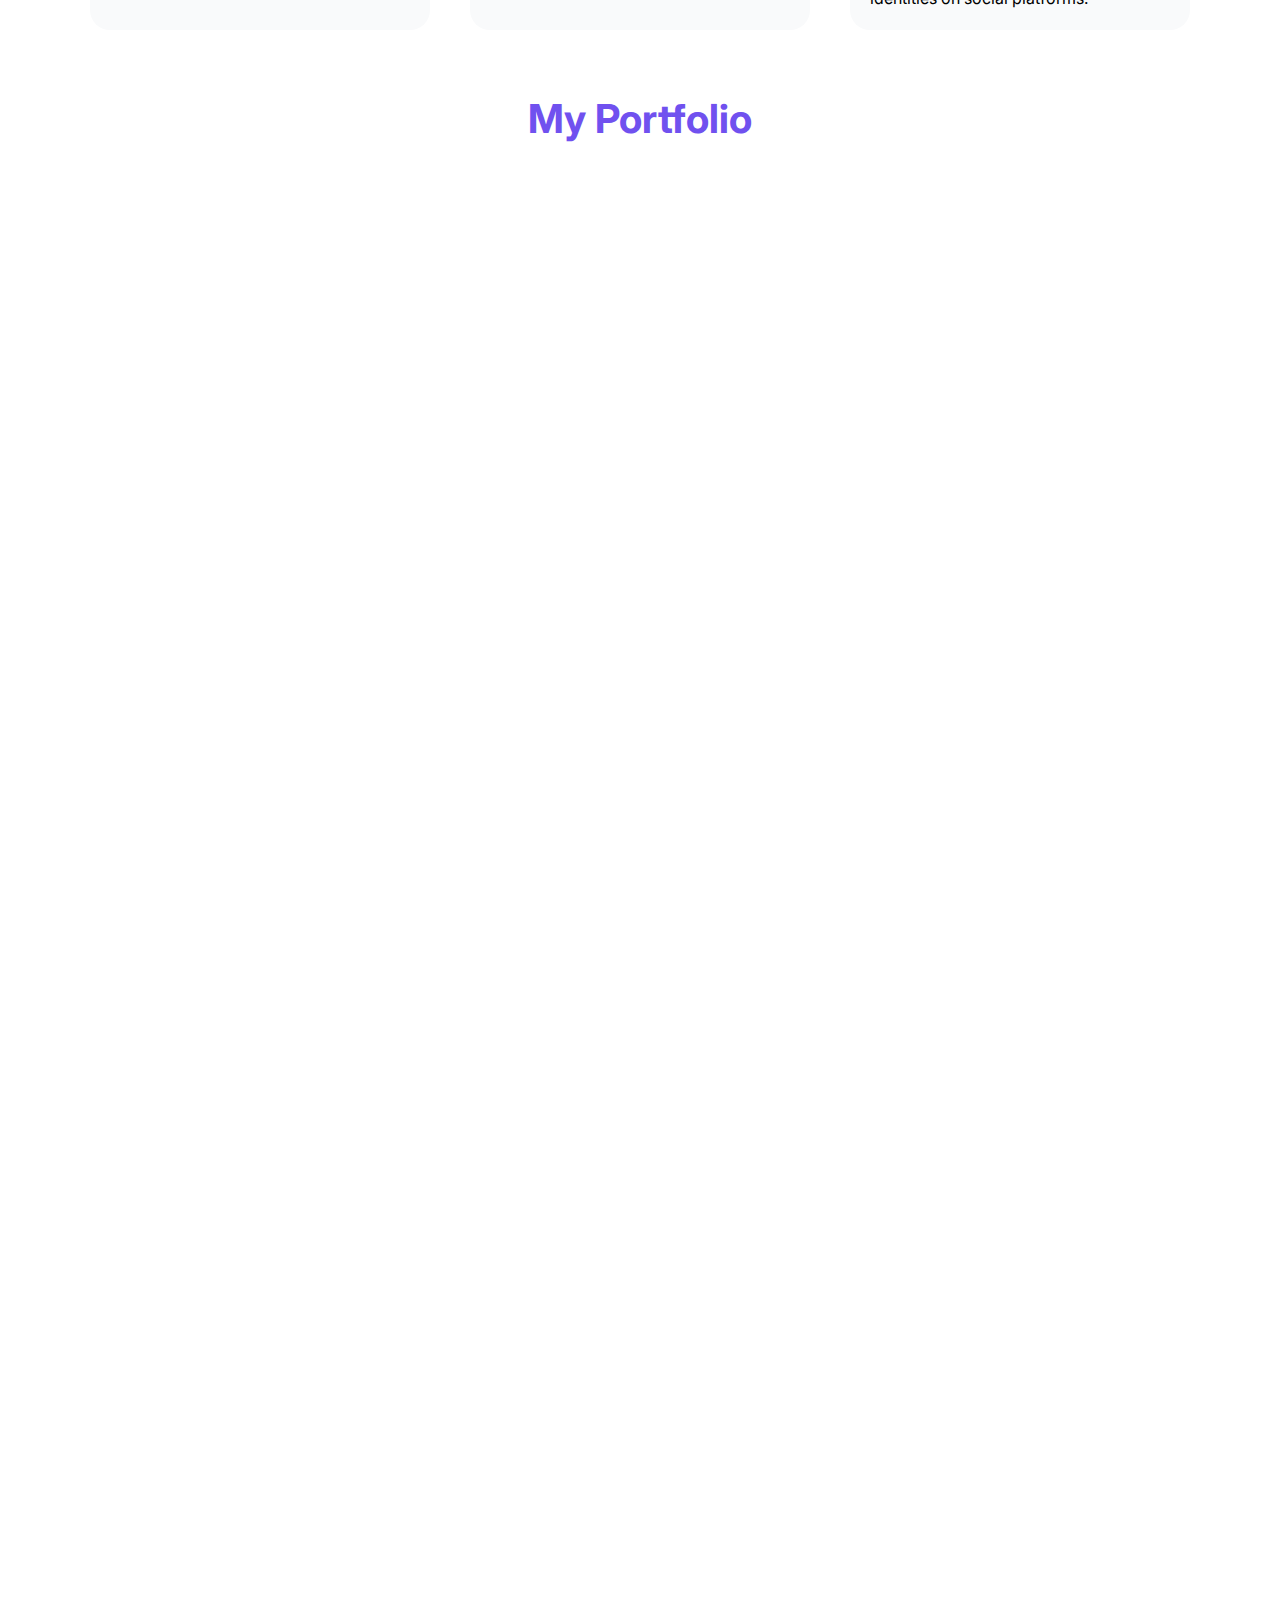
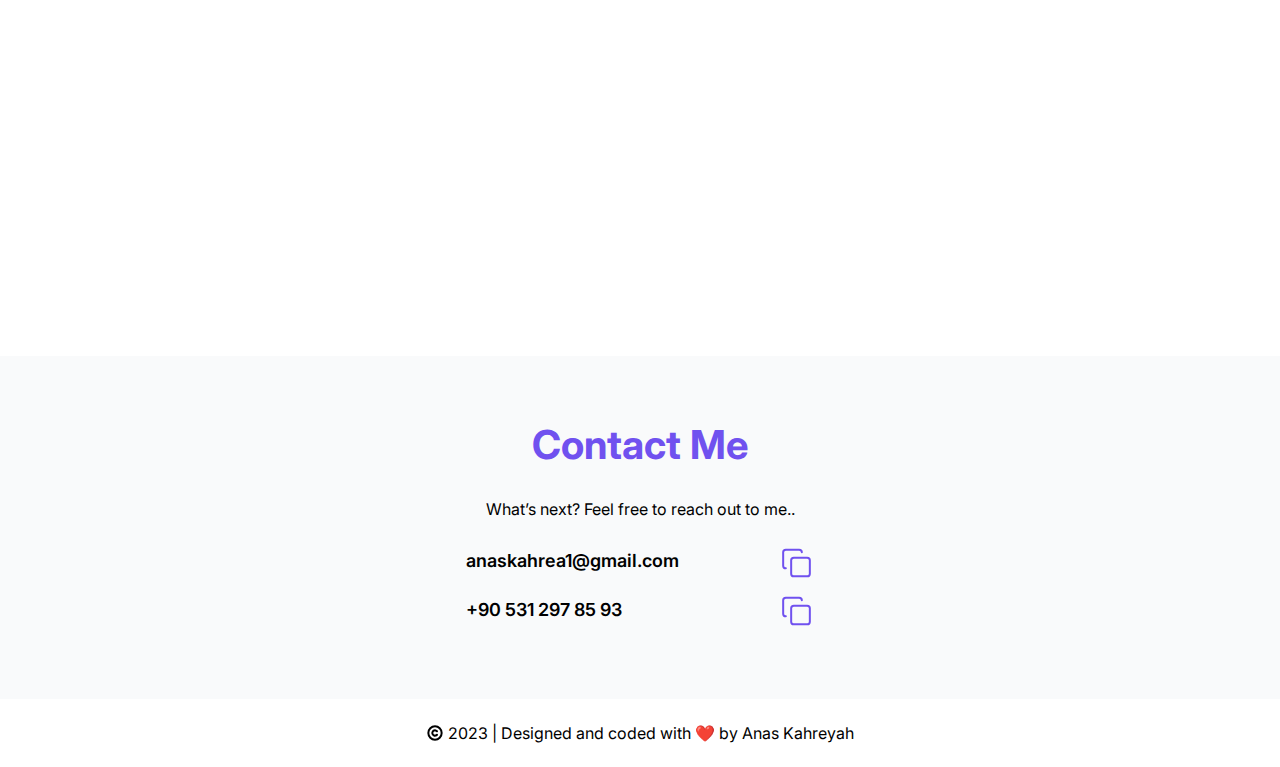
==== commit ac368acd: "Skilled" ====
--- a/index.html
+++ b/index.html
@@ -135,7 +135,7 @@
           <div class="col-md-8">
             <h1>Hi, I’m <span>Anas Kahreyah</span> 👋</h1>
             <p>
-              Passionate UX/UI Designer with a keen eye for blending digital innovation with human-centric experiences. Demonstrated expertise in crafting intuitive, user-friendly interfaces that drive impactful user engagement. Committed to continuous learning and dedicated to collaborating with teams to achieve exceptional results.
+              Skilled UX/UI Designer with a keen eye for blending digital innovation with human-centric experiences. Demonstrated expertise in crafting intuitive, user-friendly interfaces that drive impactful user engagement. Committed to continuous learning and dedicated to collaborating with teams to achieve exceptional results.
             </p>
             <a class="d-block" href="#"
               ><img src="assets/img/icons/location.svg" /> Dubai, UAE</a
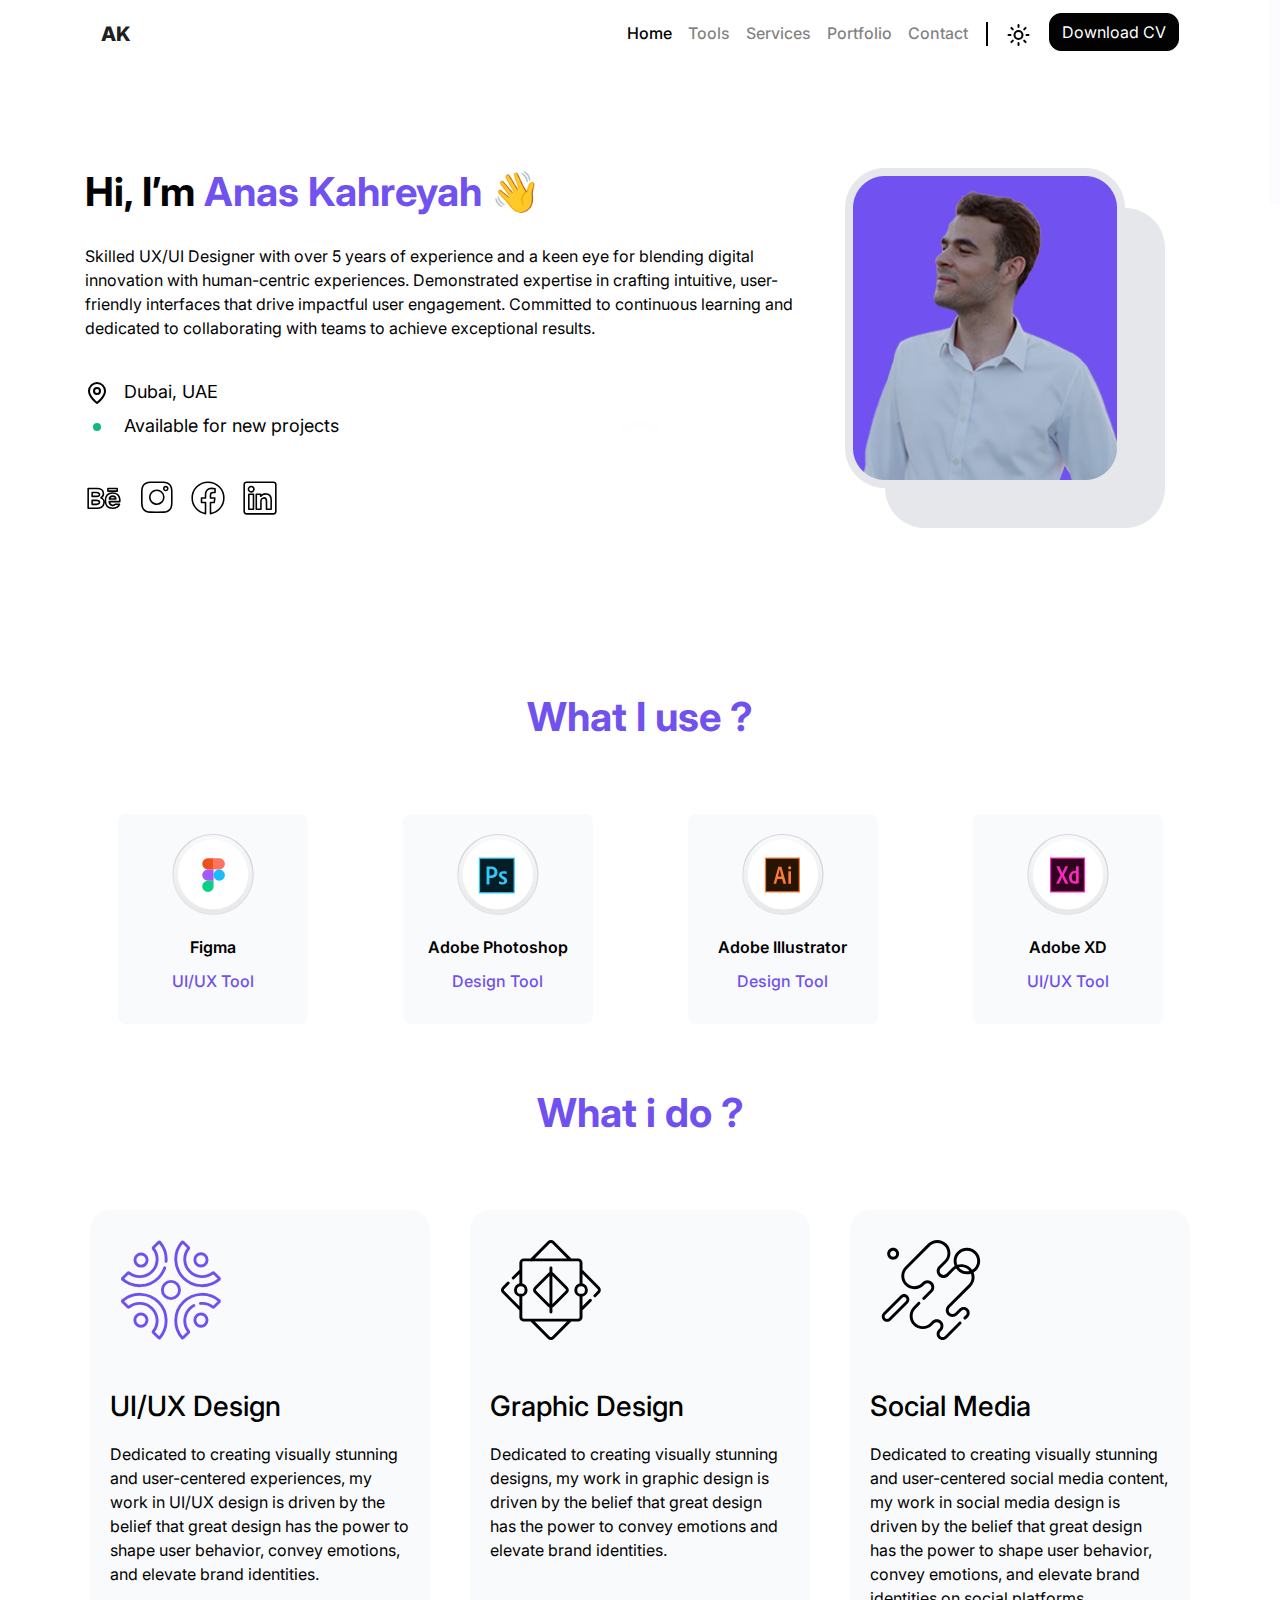
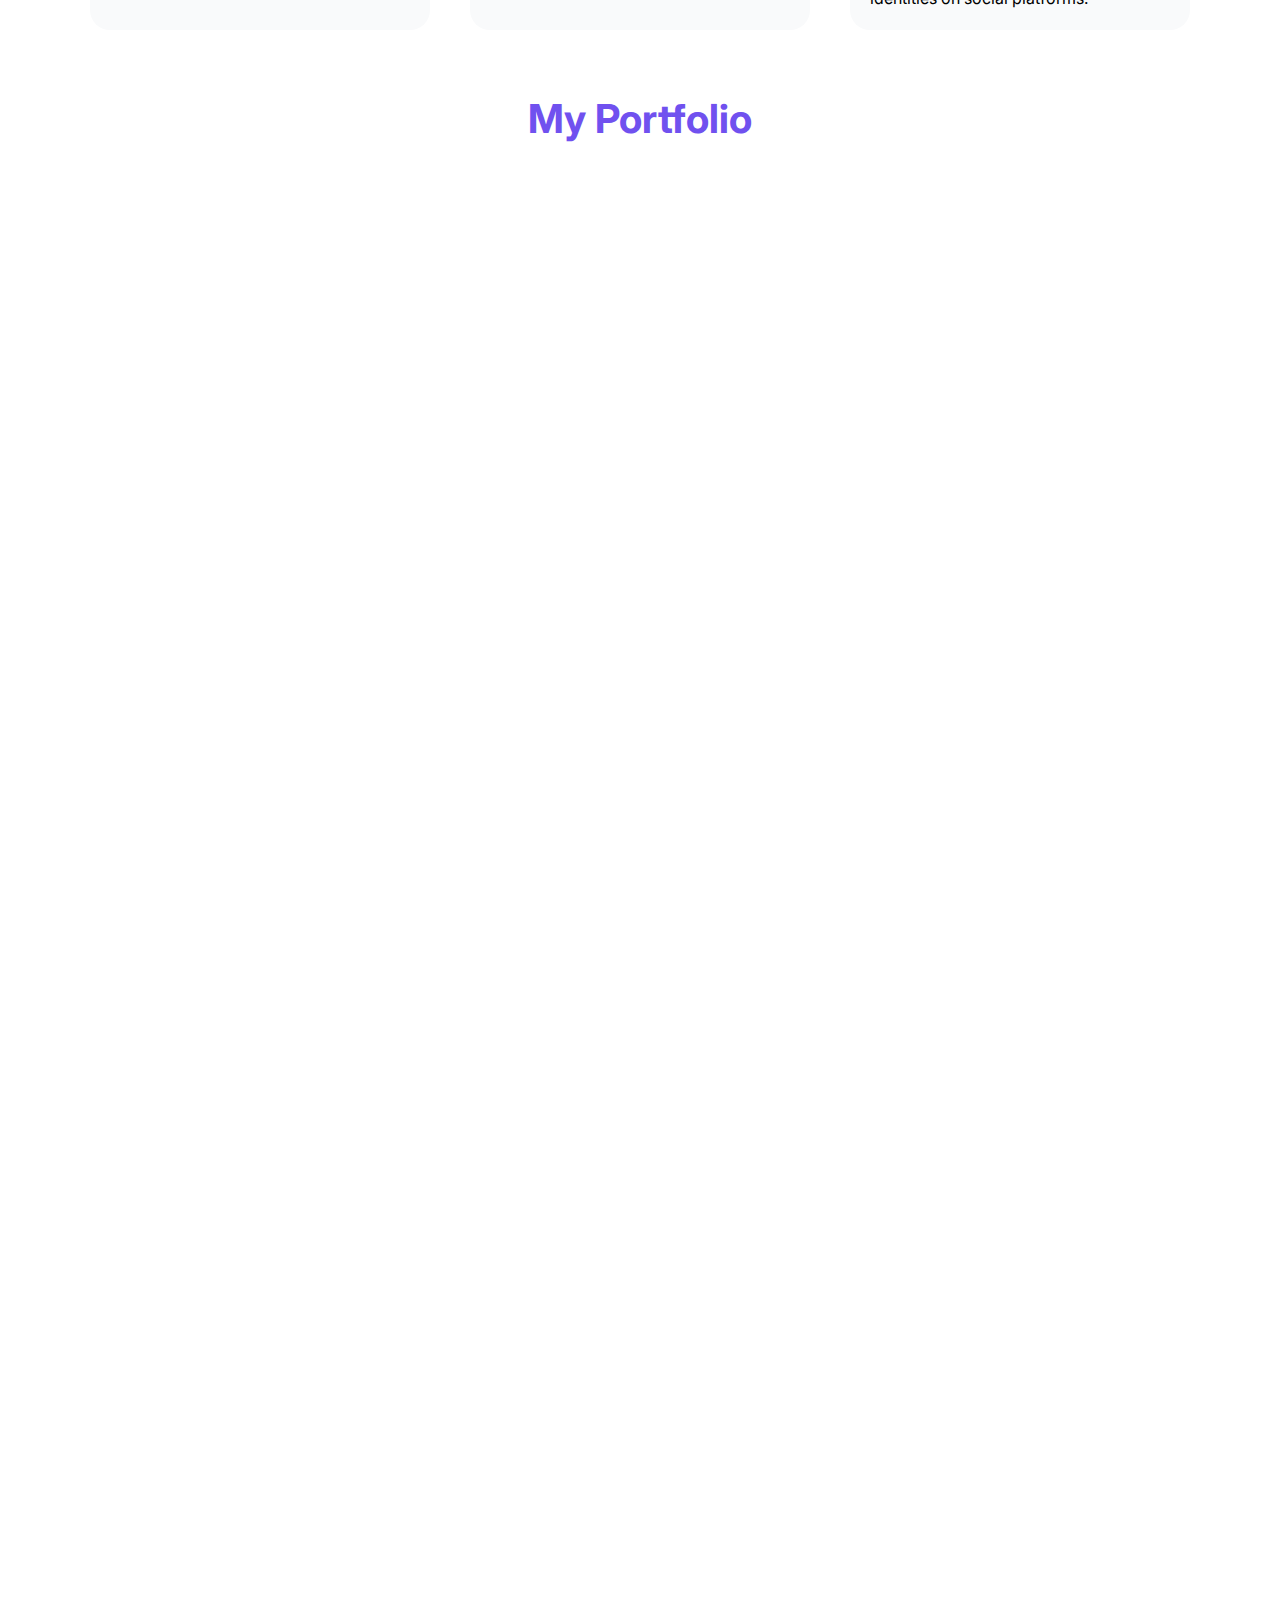
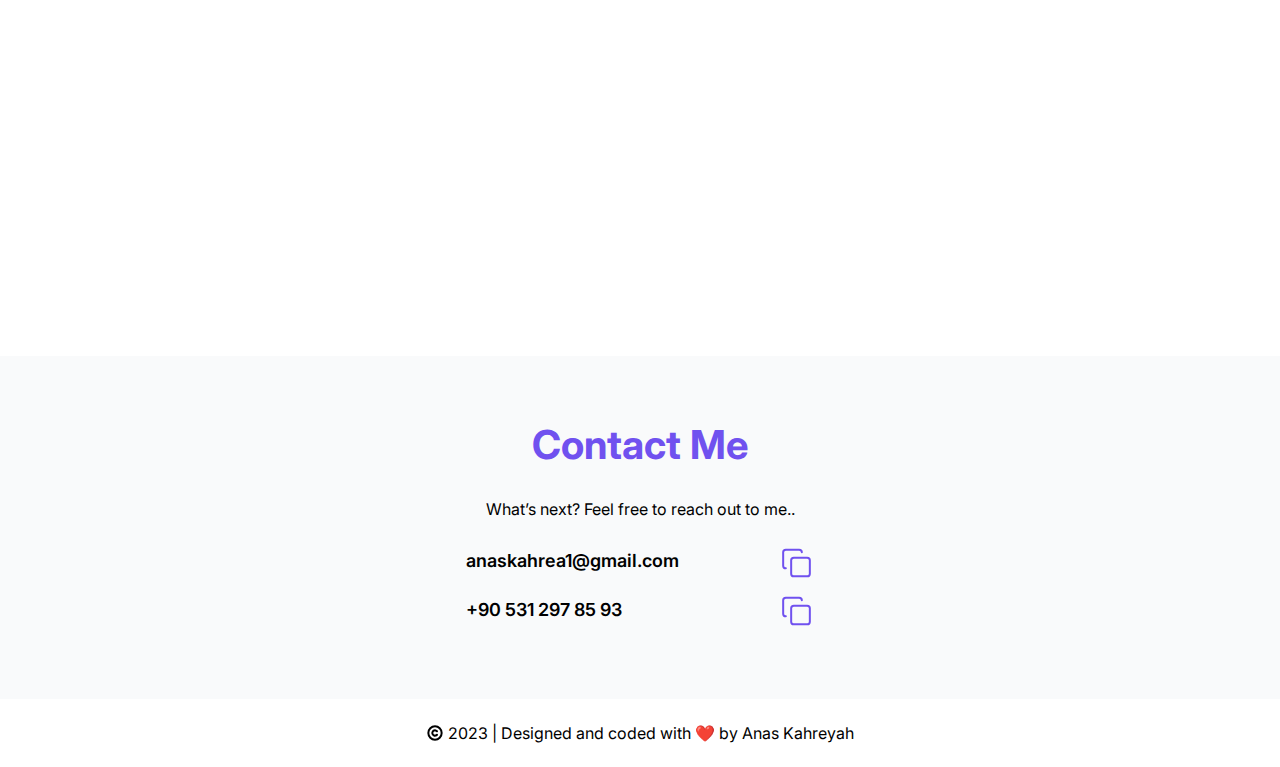
==== commit 451adc54: "Skilled" ====
--- a/index.html
+++ b/index.html
@@ -135,7 +135,7 @@
           <div class="col-md-8">
             <h1>Hi, I’m <span>Anas Kahreyah</span> 👋</h1>
             <p>
-              Skilled UX/UI Designer with a keen eye for blending digital innovation with human-centric experiences. Demonstrated expertise in crafting intuitive, user-friendly interfaces that drive impactful user engagement. Committed to continuous learning and dedicated to collaborating with teams to achieve exceptional results.
+              Skilled UX/UI Designer with over 5 years of experience and a keen eye for blending digital innovation with human-centric experiences. Demonstrated expertise in crafting intuitive, user-friendly interfaces that drive impactful user engagement. Committed to continuous learning and dedicated to collaborating with teams to achieve exceptional results.
             </p>
             <a class="d-block" href="#"
               ><img src="assets/img/icons/location.svg" /> Dubai, UAE</a
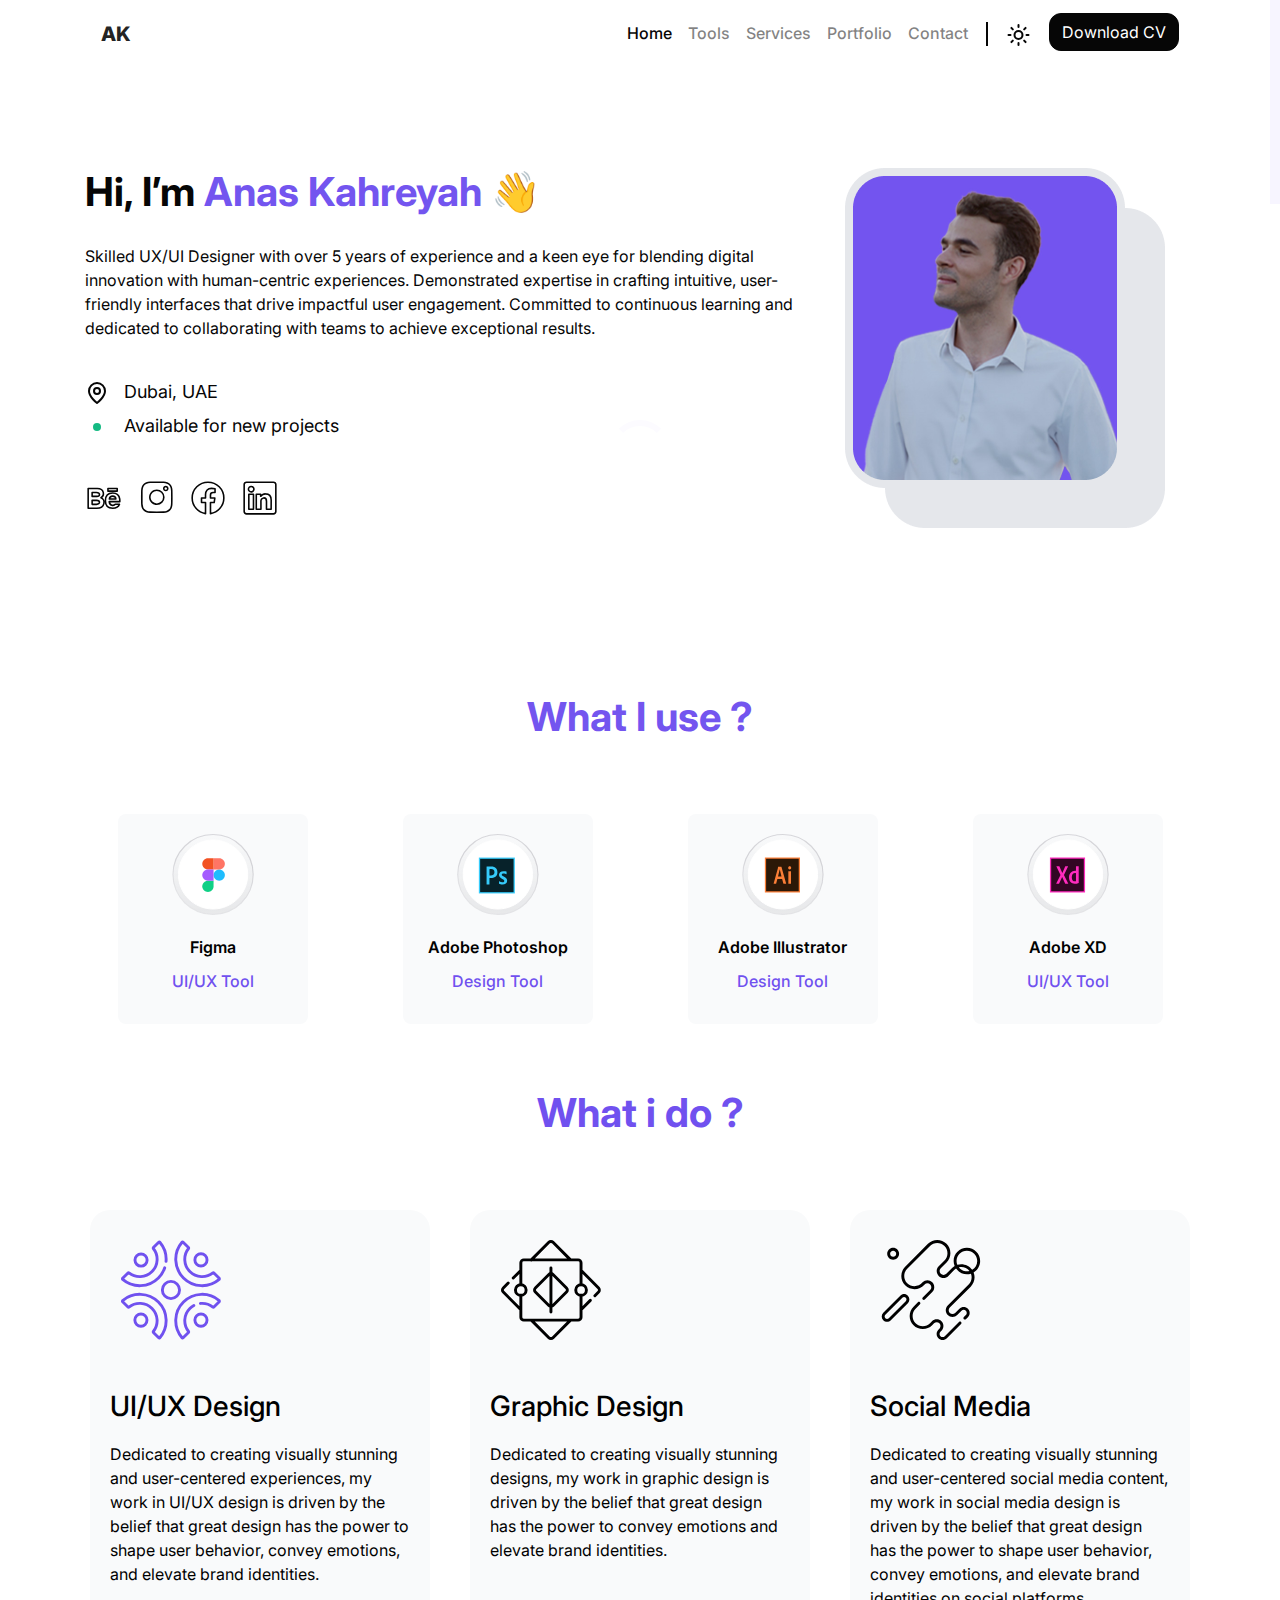
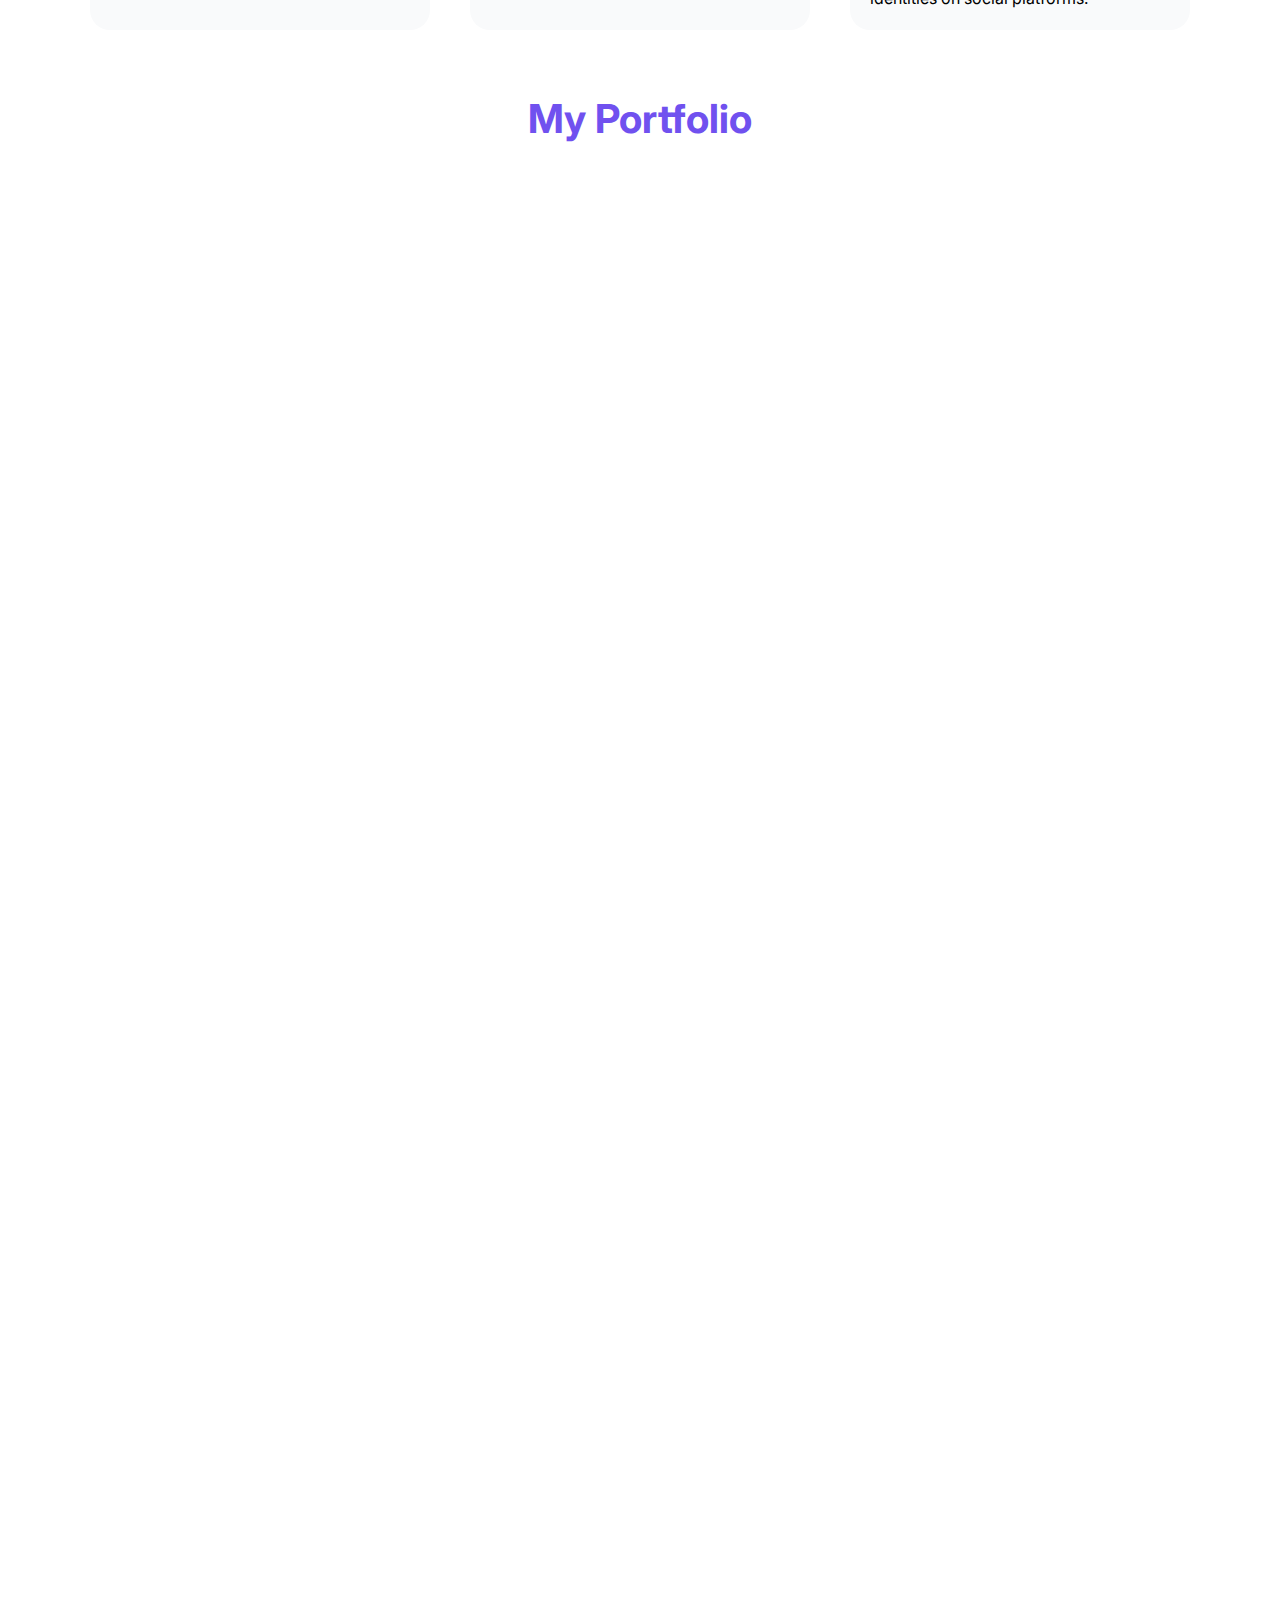
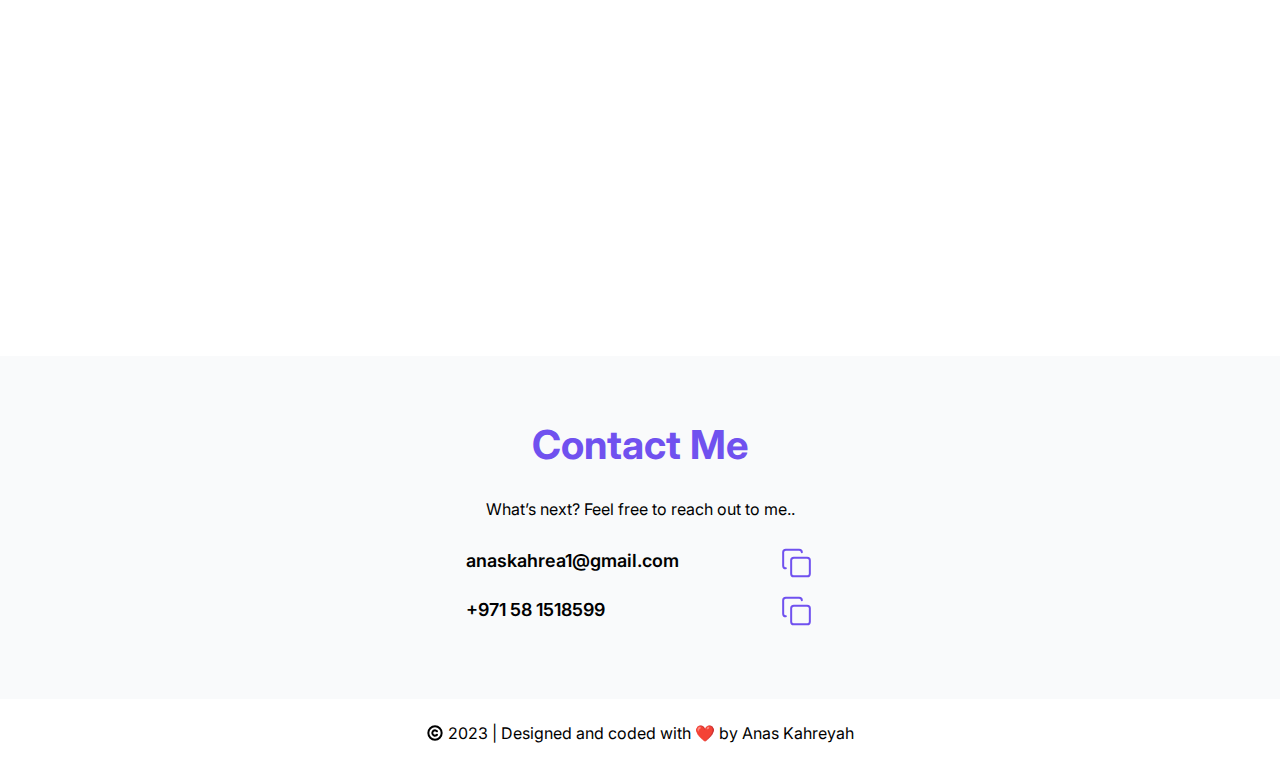
==== commit febcc1fa: "+971 58 1518599" ====
--- a/index.html
+++ b/index.html
@@ -148,7 +148,7 @@
               <a target="”_blank”" href="https://www.behance.net/ak1tive"
                 ><img src="assets/img/icons/Icon Button1.svg"
               /></a>
-              <a target="”_blank”" href="https://www.instagram.com/aktive167/"
+              <a target="”_blank”" href="https://www.instagram.com/anas.kahreyah/"
                 ><img src="assets/img/icons/Icon Button4.svg"
               /></a>
               <a target="”_blank”" href="https://www.facebook.com/AnasKahreyah/"
@@ -425,7 +425,7 @@
             </button>
           </div>
           <div class="diveder">
-            <input type="text" class="text2" value="+90 531 297 85 93" />
+            <input type="text" class="text2" value="+971 58 1518599" />
             <button class="class2">
               <img src="assets/img/icons/eimg.svg" />
             </button>
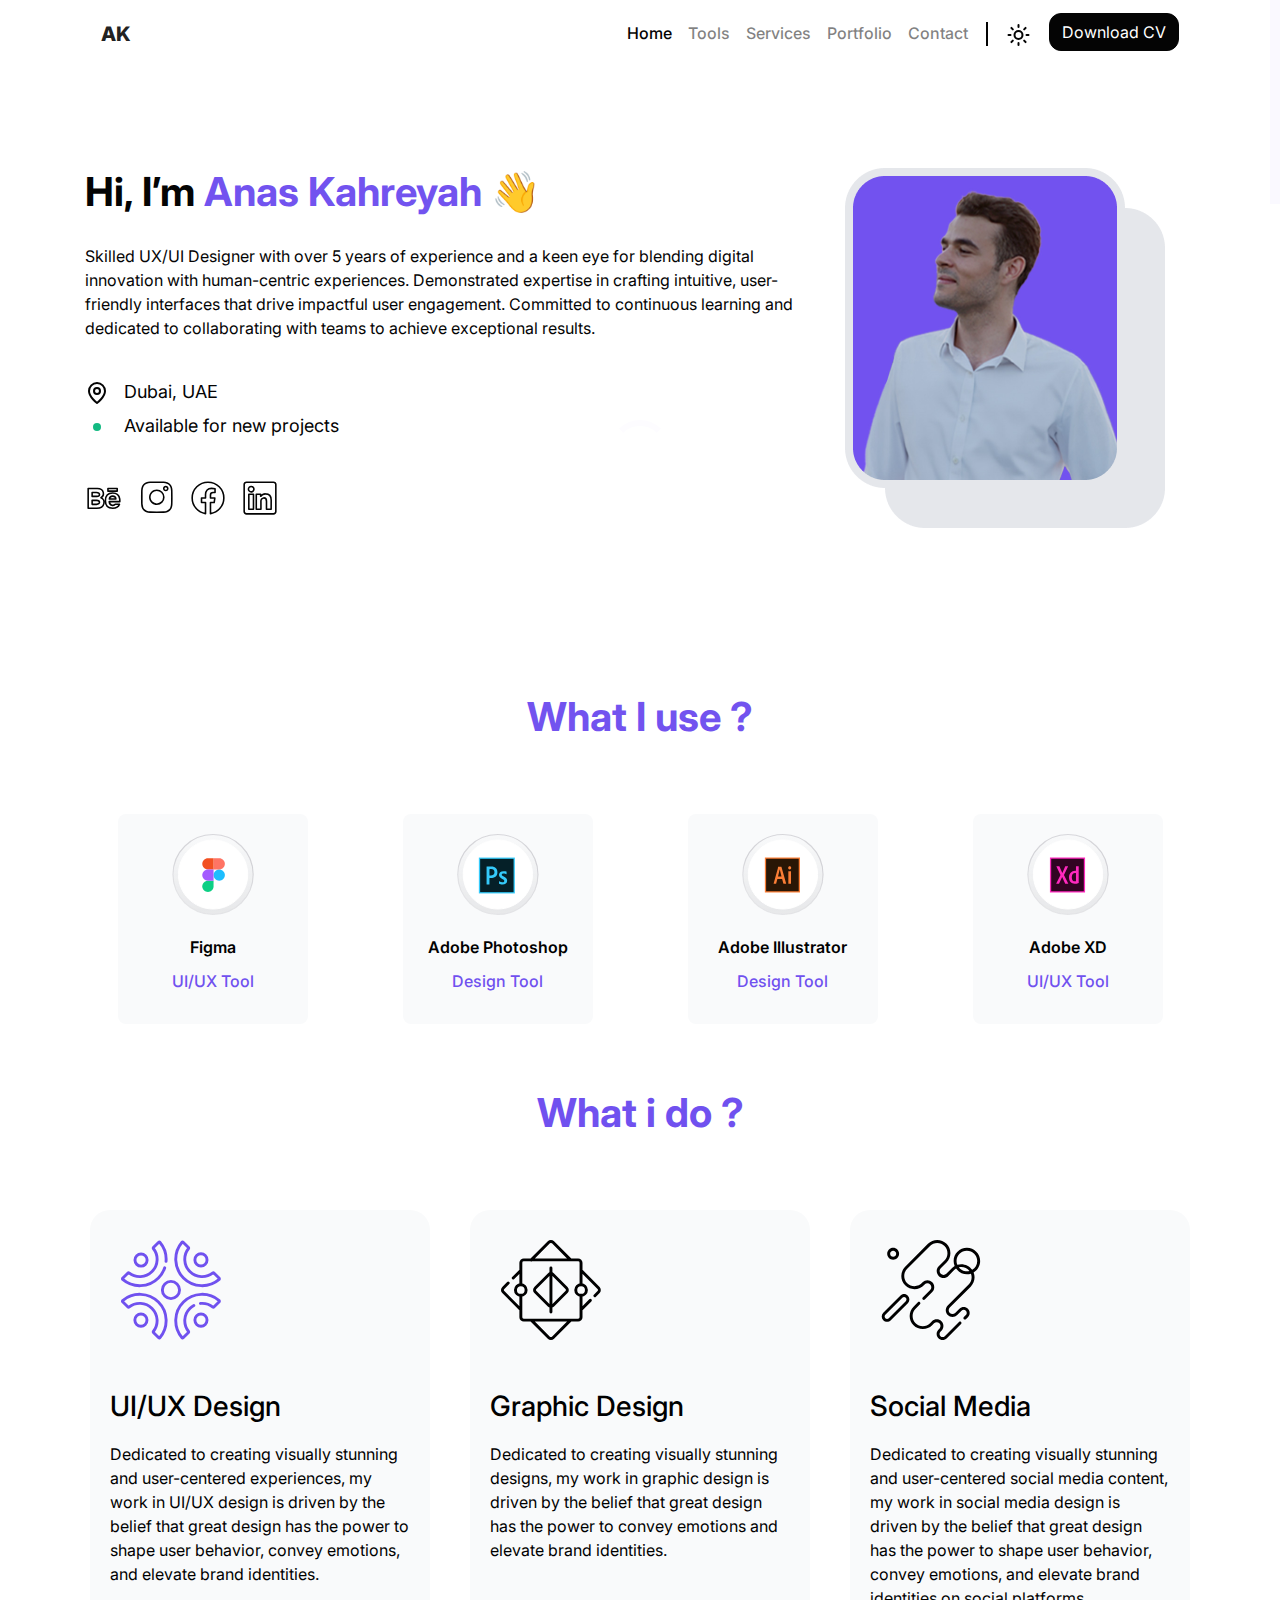
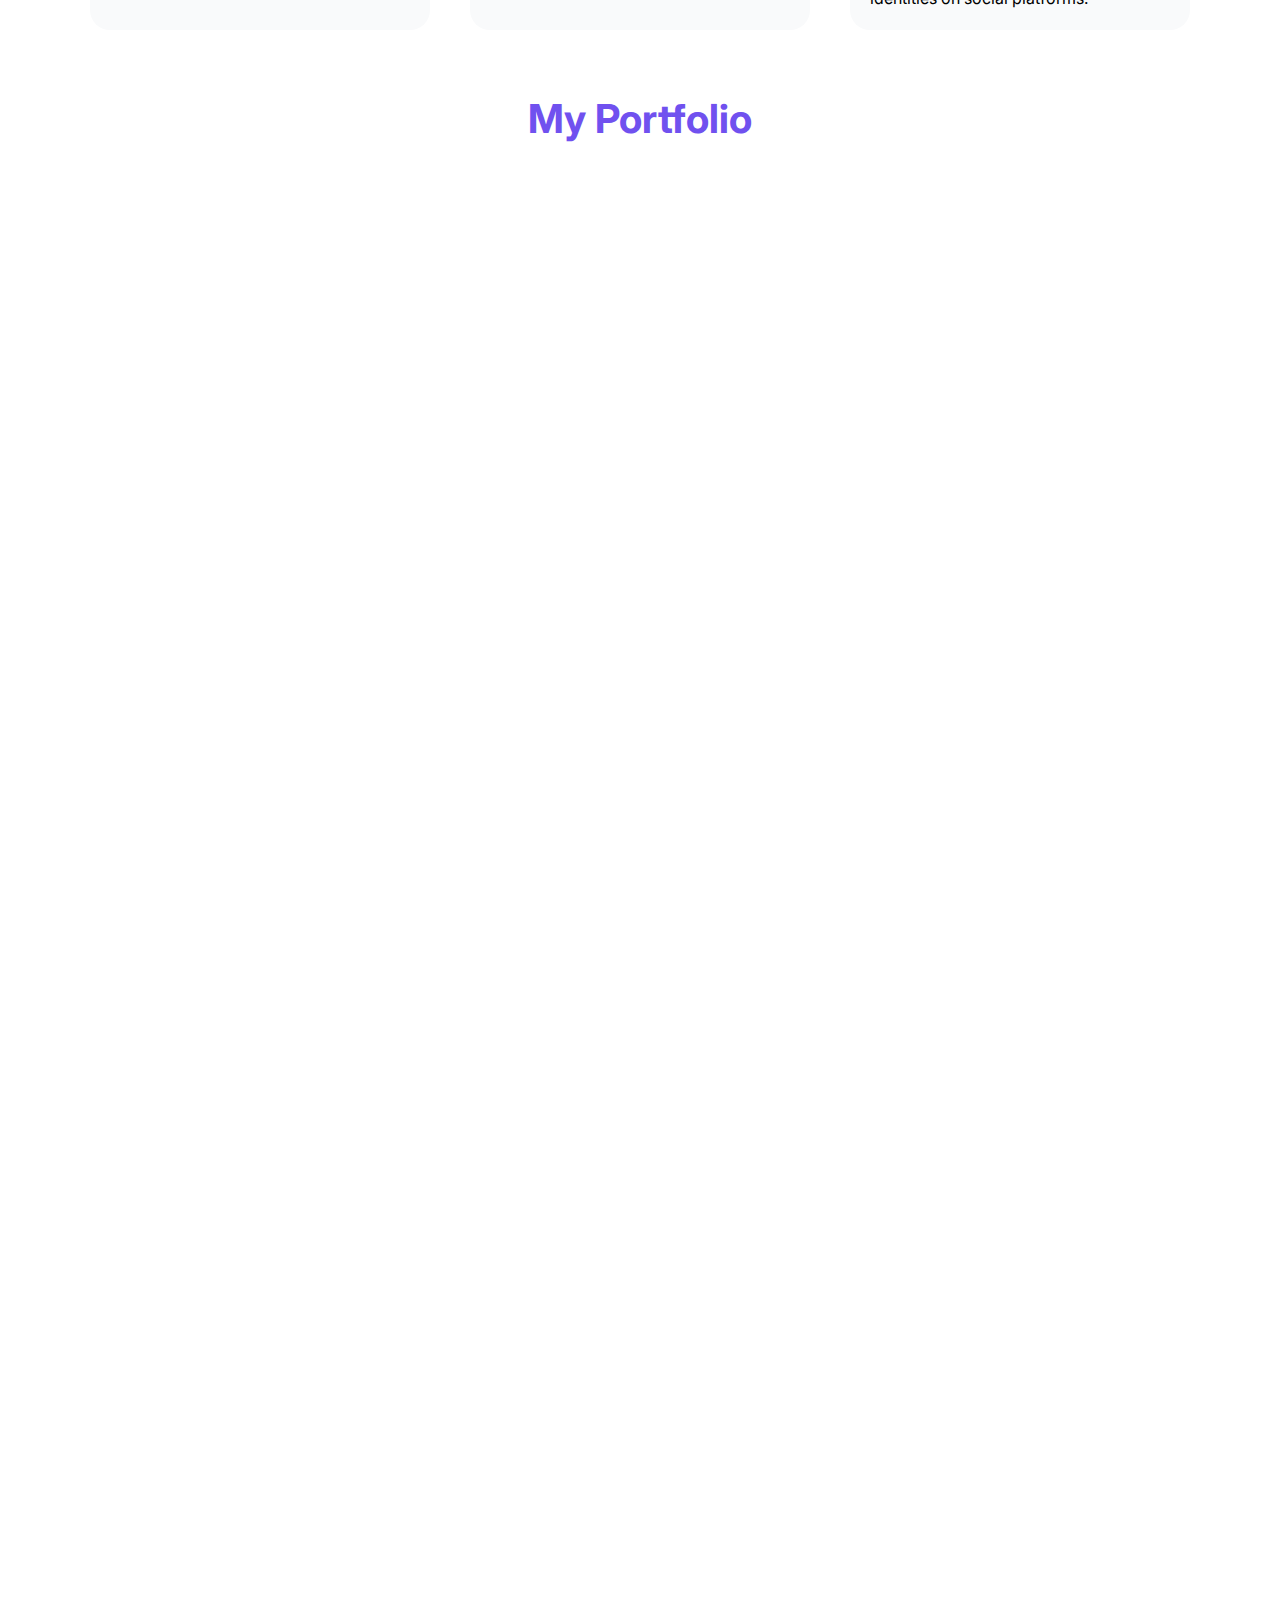
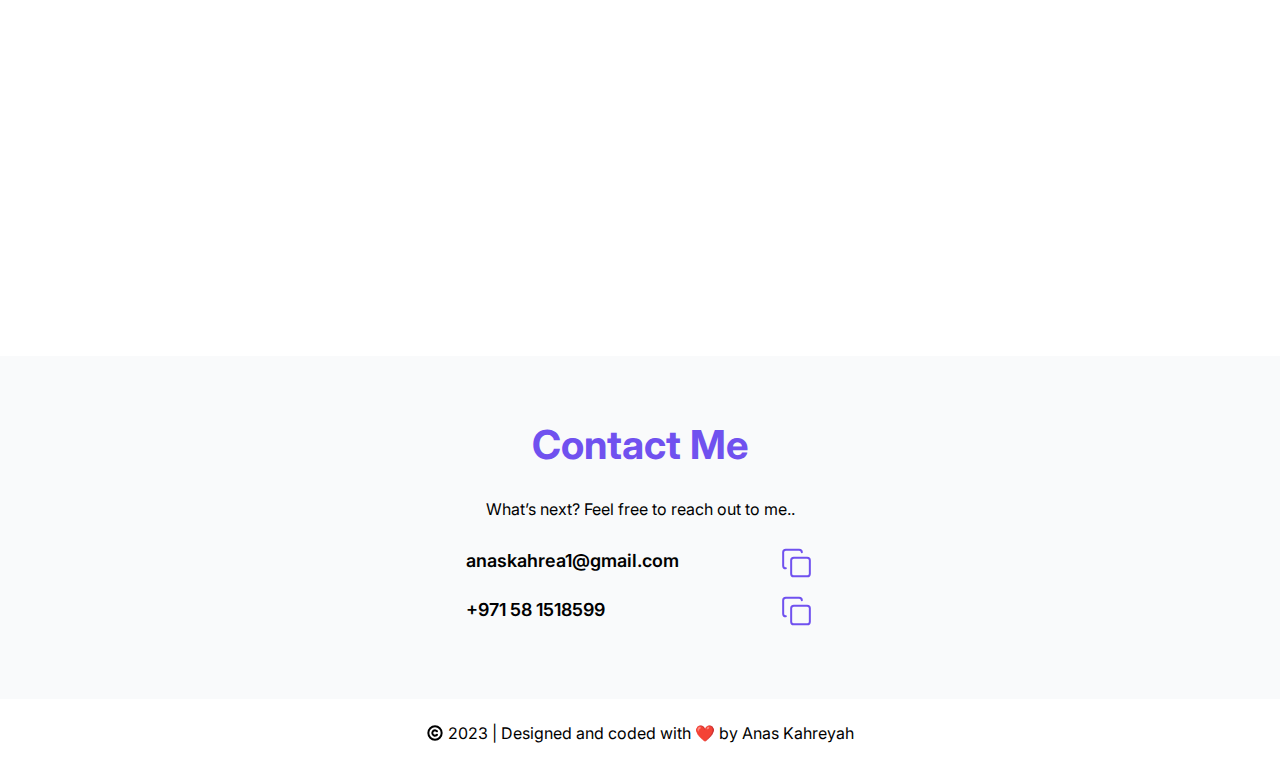
==== commit 7284fa8e: "1btTlpLN60p00bJsdDA1UJzXO24ZusM9v" ====
--- a/index.html
+++ b/index.html
@@ -113,7 +113,7 @@
               <li class="nav-item">
                 <a
                   calss="link"
-                  href="https://drive.google.com/uc?export=download&id=1FnrOu2wSTLlHL8qpovUoHNXNKBWO7Hdk"
+                  href="https://drive.google.com/uc?export=download&id=1btTlpLN60p00bJsdDA1UJzXO24ZusM9v"
                   download="CV"
                 >
                   <button class="btn btn-primary" type="download">
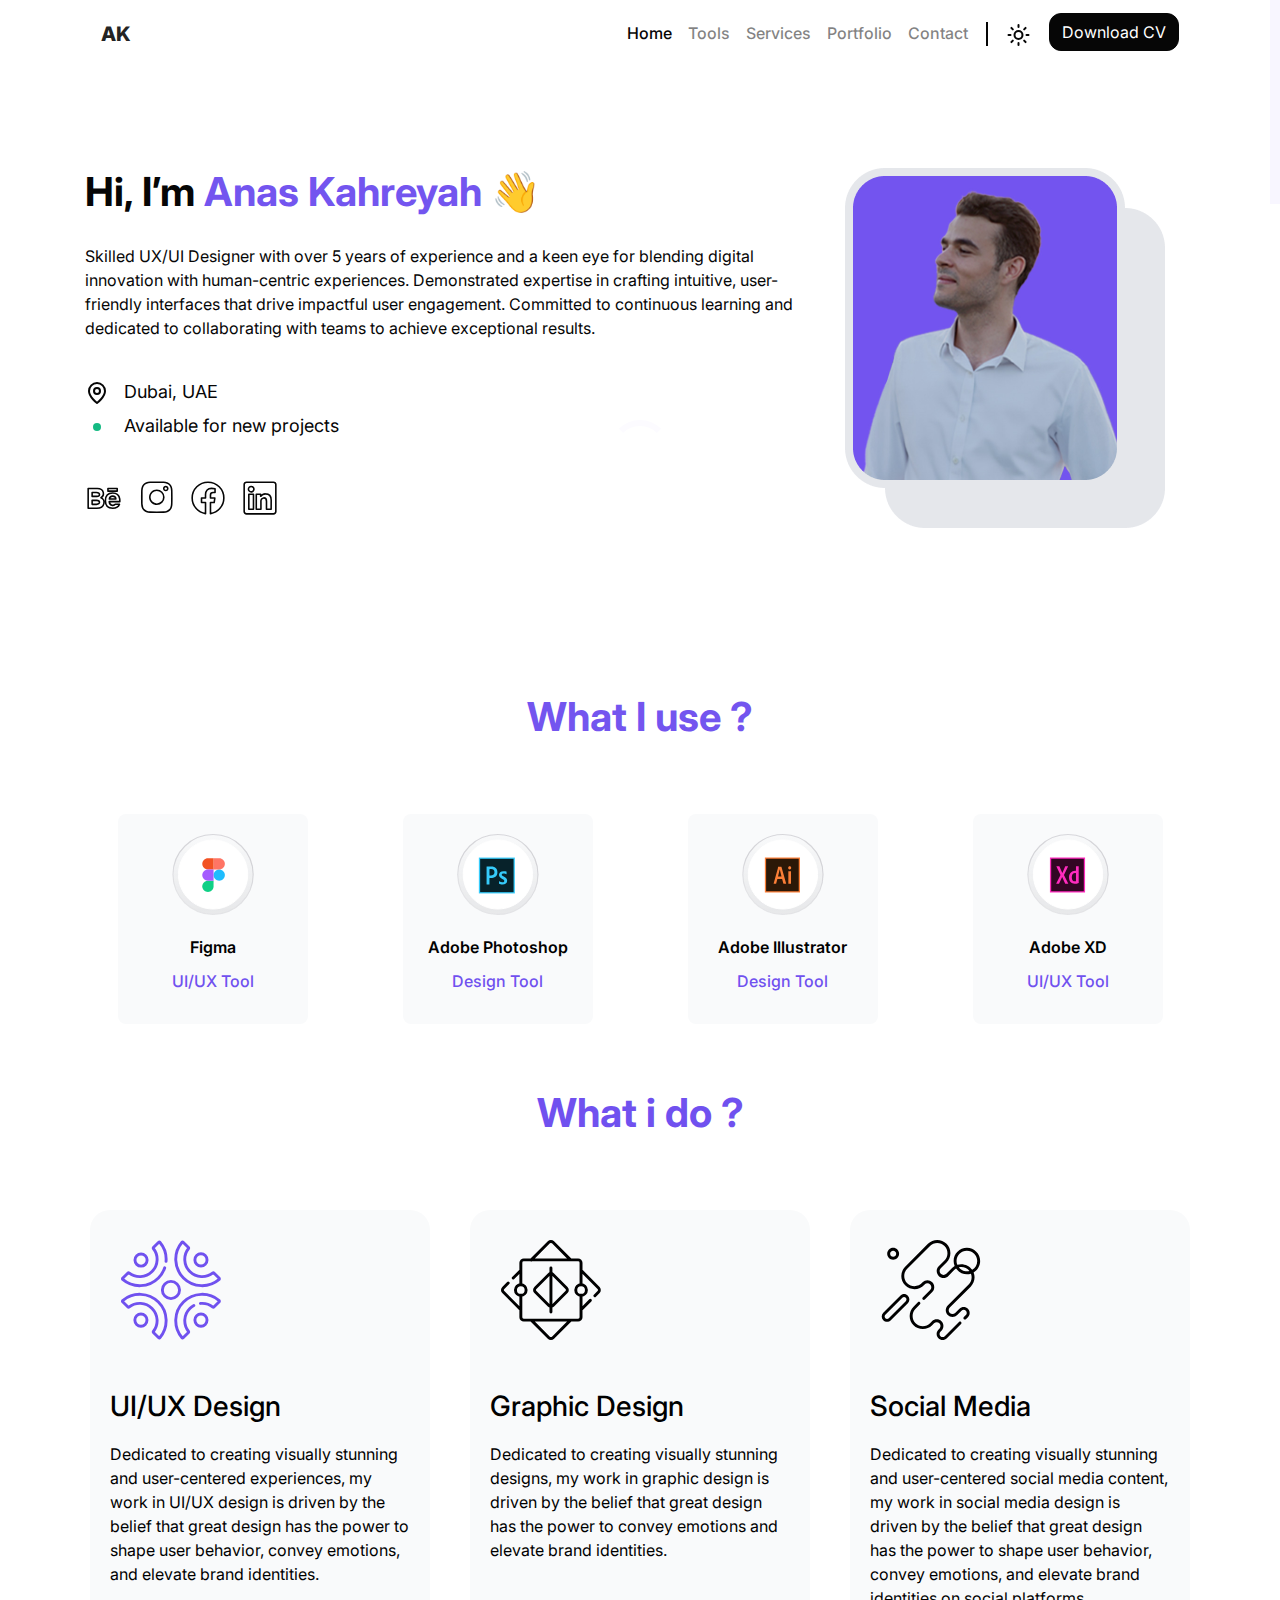
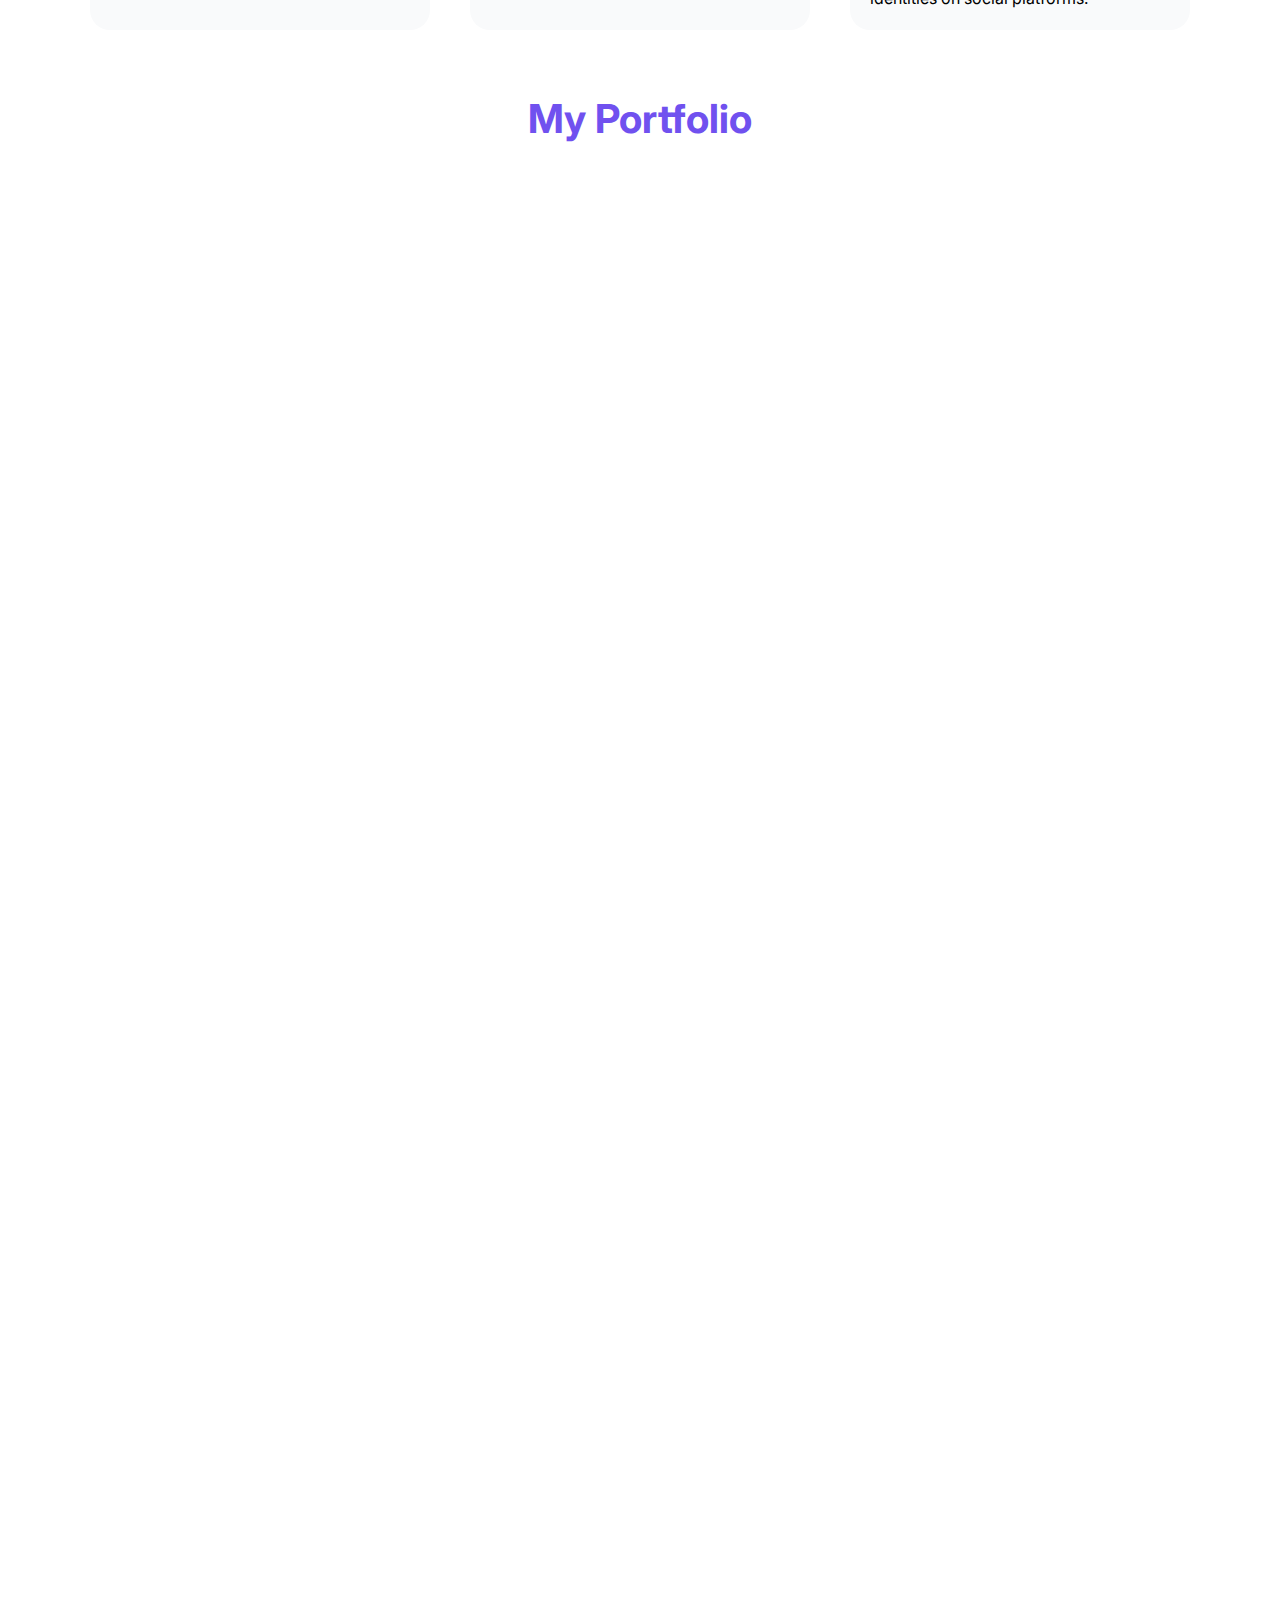
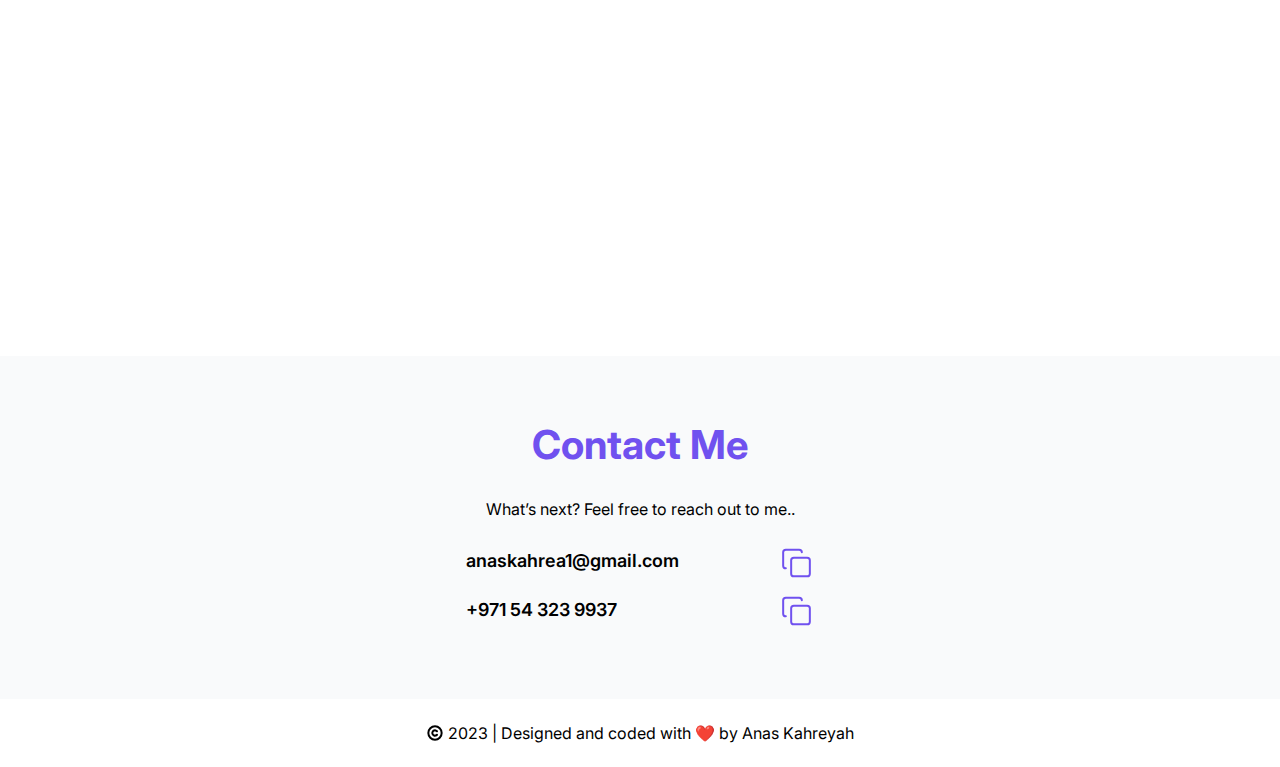
==== commit 43b276d9: "+971 54 323 9937" ====
--- a/index.html
+++ b/index.html
@@ -425,7 +425,7 @@
             </button>
           </div>
           <div class="diveder">
-            <input type="text" class="text2" value="+971 58 1518599" />
+            <input type="text" class="text2" value="+971 54 323 9937" />
             <button class="class2">
               <img src="assets/img/icons/eimg.svg" />
             </button>
